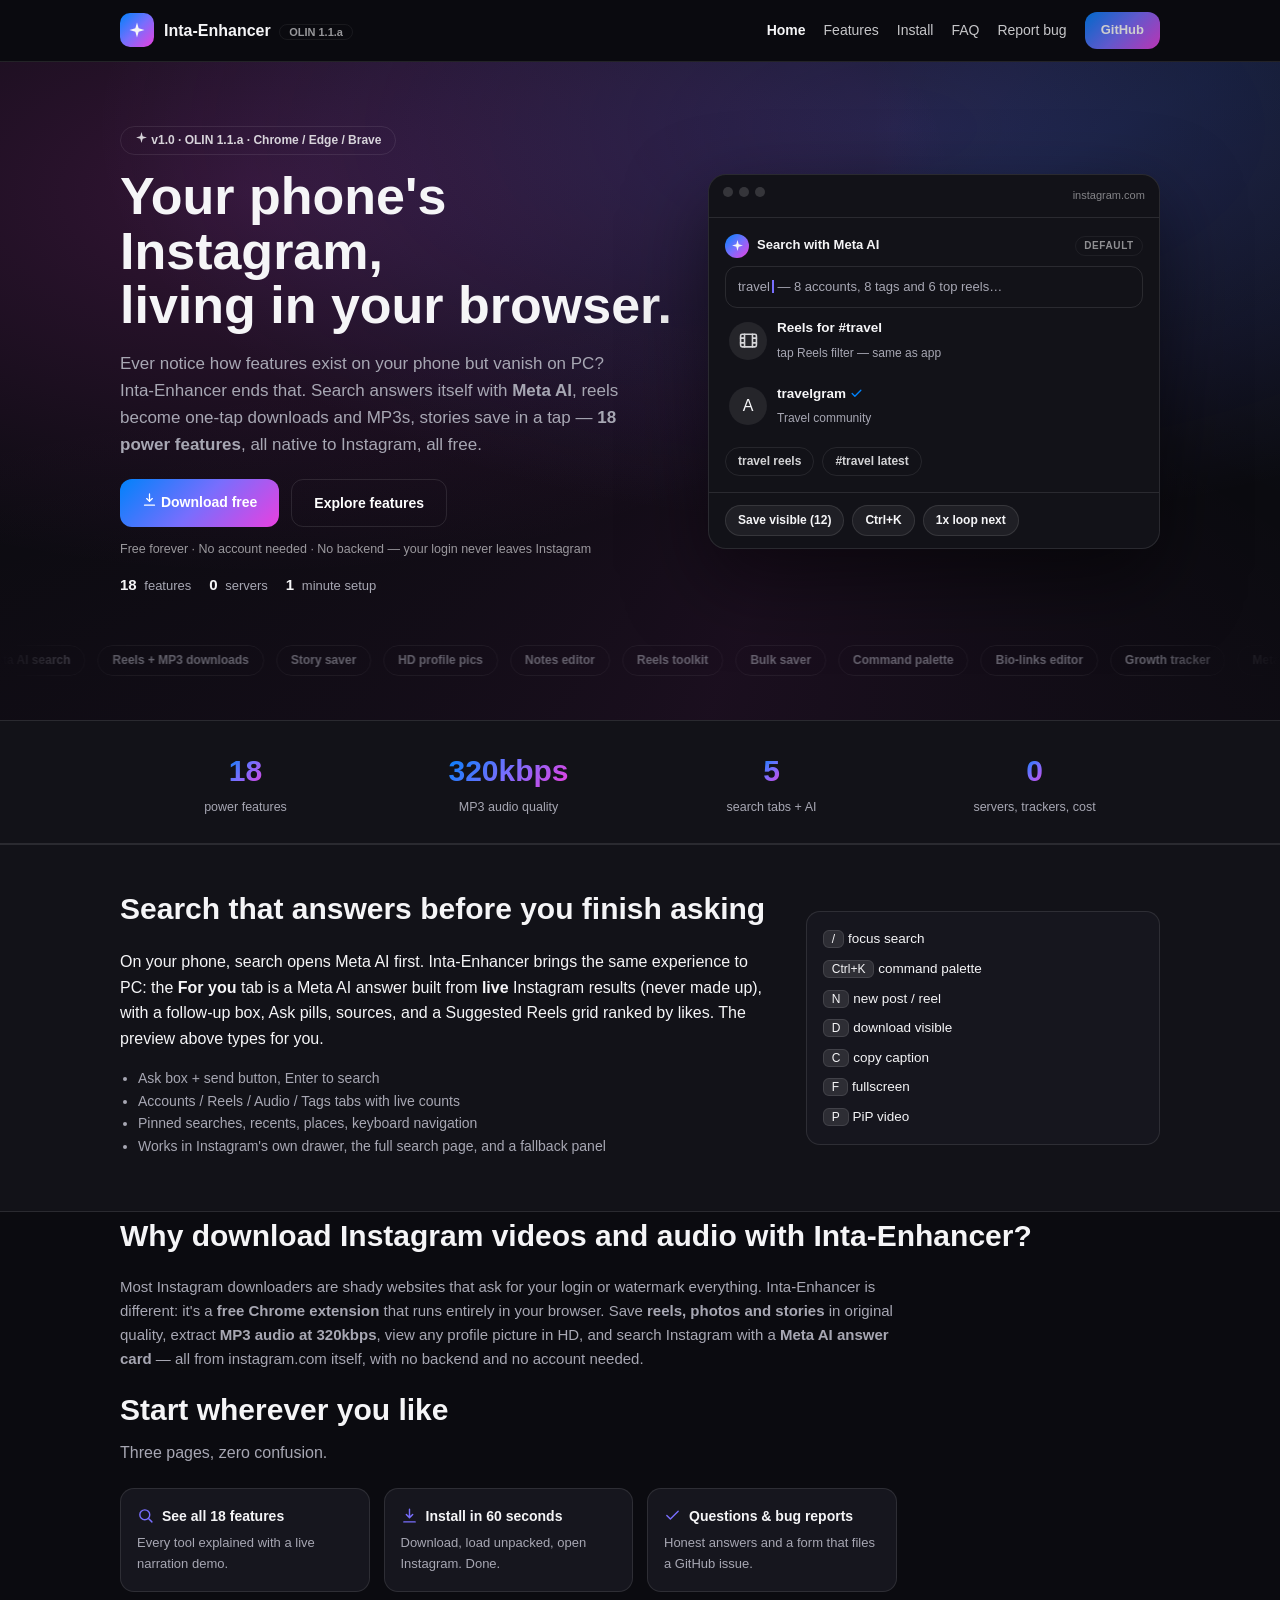
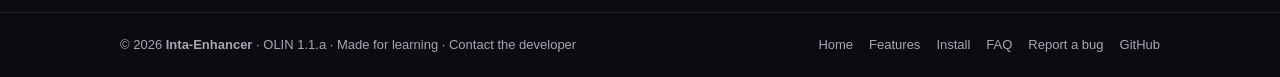
==== website/index.html @ 3cae14d1 "Website SEO: OG image, FAQ/HowTo schema, keyword copy, h1 fix" ====
<!DOCTYPE html>
<html lang="en">
<head>
<meta charset="utf-8" />
<meta name="viewport" content="width=device-width, initial-scale=1" />
<title>Inta-Enhancer — Mobile Instagram Features for PC Web</title>
<meta name="description" content="Inta-Enhancer is a free Chrome extension that brings mobile Instagram to your PC: Search with Meta AI, download reels & photos, extract 320kbps MP3 audio, story saver, HD profile pics, bio-links editor, Notes editor and more." />
<meta name="keywords" content="instagram chrome extension, instagram downloader, instagram reels download, instagram to mp3, instagram story saver, instagram search, meta ai search, instagram HD profile pic, instagram bio links desktop, instagram notes pc, download instagram video, instagram pc features, inta-enhancer" />
<meta name="robots" content="index, follow" />
<meta name="theme-color" content="#0b0b10" />
<link rel="canonical" href="https://insta-enhancer.vercel.app/" />
<link rel="icon" href="data:image/svg+xml,%3Csvg xmlns='http://www.w3.org/2000/svg' viewBox='0 0 24 24'%3E%3Cdefs%3E%3ClinearGradient id='g' x1='0' y1='0' x2='1' y2='1'%3E%3Cstop offset='0' stop-color='%230082FB'/%3E%3Cstop offset='.5' stop-color='%23786EFD'/%3E%3Cstop offset='1' stop-color='%23E940DF'/%3E%3C/linearGradient%3E%3C/defs%3E%3Crect width='24' height='24' rx='6' fill='url(%23g)'/%3E%3Cpath d='M12 5l1.6 5.4L19 12l-5.4 1.6L12 19l-1.6-5.4L5 12l5.4-1.6z' fill='white'/%3E%3C/svg%3E" />
<meta property="og:type" content="website" />
<meta property="og:site_name" content="Inta-Enhancer" />
<meta property="og:title" content="Inta-Enhancer — Mobile Instagram on Your PC" />
<meta property="og:description" content="Search with Meta AI, download reels & MP3 audio, story saver, HD pics, Notes editor and 18 power features. Free Chrome extension." />
<meta property="og:url" content="https://insta-enhancer.vercel.app/" />
<meta property="og:image" content="https://insta-enhancer.vercel.app/og-image.svg" />
<meta property="og:image:width" content="1200" />
<meta property="og:image:height" content="630" />
<meta name="twitter:card" content="summary_large_image" />
<meta name="twitter:image" content="https://insta-enhancer.vercel.app/og-image.svg" />
<meta name="twitter:title" content="Inta-Enhancer — Mobile Instagram on Your PC" />
<meta name="twitter:description" content="Free Chrome extension: Meta AI search, reels + MP3 downloads, story saver, HD pics, Notes editor & more." />
<link rel="stylesheet" href="styles.css" />
<script type="application/ld+json">
{"@context":"https://schema.org","@type":"SoftwareApplication","name":"Inta-Enhancer","applicationCategory":"BrowserApplication","operatingSystem":"Chrome, Edge, Brave","offers":{"@type":"Offer","price":"0"},"description":"Free Chrome extension bringing mobile Instagram features to PC web: Meta AI search, reels/photo downloads, 320kbps MP3 audio, story saver, HD profile pics, bio-links and Notes editors.","downloadUrl":"https://github.com/kabirprokk/insta-enhancer","softwareVersion":"1.0.0"}
</script>
</head>
<body>
<svg width="0" height="0" style="position:absolute" aria-hidden="true">
  <defs>
    <symbol id="w-spark" viewBox="0 0 24 24"><path d="M12 2l2.2 7.8L22 12l-7.8 2.2L12 22l-2.2-7.8L2 12l7.8-2.2z" fill="currentColor" stroke="none"/></symbol>
    <symbol id="w-download" viewBox="0 0 24 24"><path d="M12 3v12m0 0L7.5 10.5M12 15l4.5-4.5M4 21h16"/></symbol>
    <symbol id="w-film" viewBox="0 0 24 24"><rect x="2" y="4" width="20" height="16" rx="2"/><path d="M7 4v16M17 4v16M2 9h5M2 15h5M17 9h5M17 15h5"/></symbol>
    <symbol id="w-search" viewBox="0 0 24 24"><circle cx="11" cy="11" r="7"/><path d="M21 21l-4.3-4.3"/></symbol>
    <symbol id="w-check" viewBox="0 0 24 24"><polyline points="20 6 9 17 4 12"/></symbol>
  </defs>
</svg>
<header class="nav" id="topnav">
  <div class="wrap nav-in">
    <div class="brand"><a class="brand-link" href="index.html"><span class="logo"><svg><use href="#w-spark"/></svg></span><span>Inta-Enhancer <em>OLIN 1.1.a</em></span></a></div>
    <nav aria-label="Main" id="mainnav">
      <a href="index.html" aria-current="page">Home</a>
      <a href="features.html">Features</a>
      <a href="install.html">Install</a>
      <a href="faq.html">FAQ</a>
      <a href="bug.html">Report bug</a>
      <a class="btn small" href="https://github.com/kabirprokk/insta-enhancer" target="_blank" rel="noopener">GitHub</a>
    </nav>
    <button id="menuBtn" aria-label="Open menu" aria-expanded="false" aria-controls="mobilePanel"><span></span><span></span><span></span></button>
  </div>
  <div class="mobile-panel" id="mobilePanel" hidden>
    <a href="index.html">Home</a>
    <a href="features.html">Features</a>
    <a href="install.html">Install</a>
    <a href="faq.html">FAQ</a>
    <a href="bug.html">Report bug</a>
    <a href="https://github.com/kabirprokk/insta-enhancer" target="_blank" rel="noopener">GitHub</a>
  </div>
</header>

<main>
<section class="hero">
  <div class="wrap hero-in">
    <div class="hero-copy">
      <div class="pill"><svg class="pic"><use href="#w-spark"/></svg> v1.0 · OLIN 1.1.a · Chrome / Edge / Brave</div>
      <h1>Your phone's Instagram,<br />living in your browser.</h1>
      <p class="sub">Ever notice how features exist on your phone but vanish on PC? Inta-Enhancer ends that. Search answers itself with <b>Meta AI</b>, reels become one-tap downloads and MP3s, stories save in a tap — <b>18 power features</b>, all native to Instagram, all free.</p>
      <div class="cta">
        <a class="btn" href="https://github.com/kabirprokk/insta-enhancer/archive/refs/heads/main.zip"><svg class="pic"><use href="#w-download"/></svg> Download free</a>
        <a class="btn ghost" href="features.html">Explore features</a>
      </div>
      <div class="meta">Free forever · No account needed · No backend — your login never leaves Instagram</div>
      <div class="hero-proof"><span><b>18</b> features</span><span><b>0</b> servers</span><span><b>1</b> minute setup</span></div>
    </div>
    <div class="mock" id="mockTilt" aria-label="Live preview of Meta AI search inside Instagram">
      <div class="mock-bar"><span></span><span></span><span></span><em>instagram.com</em></div>
      <div class="mock-search">
        <div class="m-meta"><span class="m-logo"><svg><use href="#w-spark"/></svg></span> Search with Meta AI <em>default</em></div>
        <div class="m-answer"><span id="typedQuery">travel</span> — <span id="typedBody">8 accounts, 8 tags and 6 top reels…</span></div>
        <div class="m-row"><span class="m-ic"><svg><use href="#w-film"/></svg></span><div><b>Reels for #travel</b><small>tap Reels filter — same as app</small></div></div>
        <div class="m-row"><span class="m-ic">A</span><div><b>travelgram <svg class="ver"><use href="#w-check"/></svg></b><small>Travel community</small></div></div>
        <div class="m-pills"><span>travel reels</span><span>#travel latest</span></div>
      </div>
      <div class="mock-tags"><span>Save visible (12)</span><span>Ctrl+K</span><span>1x loop next</span></div>
    </div>
  </div>
  <div class="marquee" aria-hidden="true"><div class="marquee-track" id="marqueeTrack"></div></div>
</section>

<section class="stats band" aria-label="By the numbers">
  <div class="wrap stats-in">
    <div class="stat"><b><span class="count" data-count="18">0</span></b><small>power features</small></div>
    <div class="stat"><b><span class="count" data-count="320">0</span>kbps</b><small>MP3 audio quality</small></div>
    <div class="stat"><b><span class="count" data-count="5">0</span></b><small>search tabs + AI</small></div>
    <div class="stat"><b><span class="count" data-count="0">0</span></b><small>servers, trackers, cost</small></div>
  </div>
</section>

<section class="band" id="demo">
  <div class="wrap band-in">
    <div class="reveal">
      <h2>Search that answers before you finish asking</h2>
      <p>On your phone, search opens Meta AI first. Inta-Enhancer brings the same experience to PC: the <b>For you</b> tab is a Meta AI answer built from <b>live</b> Instagram results (never made up), with a follow-up box, Ask pills, sources, and a Suggested Reels grid ranked by likes. The preview above types for you.</p>
      <ul class="ticks">
        <li>Ask box + send button, Enter to search</li>
        <li>Accounts / Reels / Audio / Tags tabs with live counts</li>
        <li>Pinned searches, recents, places, keyboard navigation</li>
        <li>Works in Instagram's own drawer, the full search page, and a fallback panel</li>
      </ul>
    </div>
    <div class="keys reveal">
      <div><kbd>/</kbd> focus search</div>
      <div><kbd>Ctrl+K</kbd> command palette</div>
      <div><kbd>N</kbd> new post / reel</div>
      <div><kbd>D</kbd> download visible</div>
      <div><kbd>C</kbd> copy caption</div>
      <div><kbd>F</kbd> fullscreen</div>
      <div><kbd>P</kbd> PiP video</div>
    </div>
  </div>
</section>

<section class="wrap seo-copy">
  <h2 class="reveal">Why download Instagram videos and audio with Inta-Enhancer?</h2>
  <p class="reveal">Most Instagram downloaders are shady websites that ask for your login or watermark everything. Inta-Enhancer is different: it's a <b>free Chrome extension</b> that runs entirely in your browser. Save <b>reels, photos and stories</b> in original quality, extract <b>MP3 audio at 320kbps</b>, view any profile picture in HD, and search Instagram with a <b>Meta AI answer card</b> — all from instagram.com itself, with no backend and no account needed.</p>
</section>

<section class="wrap">
  <h2 class="reveal">Start wherever you like</h2>
  <p class="sec-sub reveal">Three pages, zero confusion.</p>
  <div class="grid">
    <a class="card" href="features.html"><b><svg class="fic"><use href="#w-search"/></svg> See all 18 features</b><p>Every tool explained with a live narration demo.</p></a>
    <a class="card" href="install.html"><b><svg class="fic"><use href="#w-download"/></svg> Install in 60 seconds</b><p>Download, load unpacked, open Instagram. Done.</p></a>
    <a class="card" href="faq.html"><b><svg class="fic"><use href="#w-check"/></svg> Questions &amp; bug reports</b><p>Honest answers and a form that files a GitHub issue.</p></a>
  </div>
</section>
</main>

<footer>
  <div class="wrap foot-in">
    <div>© <span id="yr">2026</span> <b>Inta-Enhancer</b> · OLIN 1.1.a · Made for learning · <a href="bug.html">Contact the developer</a></div>
    <div class="links"><a href="index.html">Home</a><a href="features.html">Features</a><a href="install.html">Install</a><a href="faq.html">FAQ</a><a href="bug.html">Report a bug</a><a href="https://github.com/kabirprokk/insta-enhancer" target="_blank" rel="noopener">GitHub</a></div>
  </div>
</footer>
<button id="toTop" aria-label="Back to top">↑</button>
<script src="script.js"></script>
</body>
</html>
---- website/styles.css ----
:root{
  --bg:#0b0b10; --bg2:#121218; --card:#16161e; --line:rgba(255,255,255,.1);
  --txt:#f5f5f7; --mut:#a7a7b3; --acc1:#0082FB; --acc2:#786EFD; --acc3:#E940DF;
  --grad:linear-gradient(135deg,var(--acc1),var(--acc2),var(--acc3));
}
*{box-sizing:border-box}
html,body{overflow-x:clip}
@supports not (overflow: clip) {
  html,body{overflow-x:hidden}
}
body{margin:0;font-family:-apple-system,"Segoe UI",Roboto,Inter,Arial,sans-serif;background:var(--bg);color:var(--txt);line-height:1.6}
.wrap{max-width:1080px;margin:0 auto;padding:0 20px}
a{color:inherit}
kbd{background:rgba(255,255,255,.1);border:1px solid var(--line);border-radius:6px;padding:1px 8px;font-size:12px;font-family:inherit}
code{background:rgba(255,255,255,.08);border-radius:6px;padding:1px 7px;font-size:12.5px}
.nav{position:sticky;top:0;z-index:50;background:rgba(11,11,16,.8);backdrop-filter:blur(12px);border-bottom:1px solid var(--line)}
.nav-in{display:flex;align-items:center;justify-content:space-between;padding:12px 20px}
.brand{display:flex;align-items:center;gap:10px;font-weight:800}
.brand-link{display:flex;align-items:center;gap:10px;color:inherit;text-decoration:none}
.brand-link:hover{opacity:.9}
.brand em{font-style:normal;font-size:11px;opacity:.6;border:1px solid var(--line);border-radius:20px;padding:1px 9px;margin-left:4px}
.logo{width:34px;height:34px;display:inline-flex;align-items:center;justify-content:center;border-radius:10px;background:var(--grad);font-size:18px}
.logo svg{width:18px;height:18px;fill:none;stroke:#fff;stroke-width:2;stroke-linecap:round;stroke-linejoin:round}
.btn{display:inline-flex;align-items:center;gap:8px;background:var(--grad);color:#fff;border:none;border-radius:12px;padding:12px 22px;font-weight:800;font-size:14px;text-decoration:none;cursor:pointer}
.btn svg.pic{width:15px;height:15px;fill:none;stroke:#fff;stroke-width:2;stroke-linecap:round;stroke-linejoin:round}
.btn.ghost svg.pic{stroke:currentColor}
.pill{display:inline-flex;align-items:center;gap:8px;font-size:12px;font-weight:700;border:1px solid var(--line);border-radius:20px;padding:4px 14px;opacity:.85;margin-bottom:14px}
.pill svg.pic{width:13px;height:13px;fill:none;stroke:currentColor;stroke-width:2;stroke-linecap:round;stroke-linejoin:round}
.nav nav{display:flex;gap:18px;align-items:center;font-size:14px}
.nav nav a{text-decoration:none;opacity:.8}.nav nav a:hover{opacity:1}
.nav nav a[aria-current="page"]{opacity:1;font-weight:700}
#menuBtn{display:none;flex-direction:column;gap:5px;background:transparent;border:1px solid var(--line);border-radius:8px;padding:9px 10px;cursor:pointer}
#menuBtn span{display:block;width:18px;height:2px;background:var(--txt);border-radius:1px;transition:transform .2s,opacity .2s}
#menuBtn[aria-expanded="true"] span:nth-child(1){transform:translateY(7px) rotate(45deg)}
#menuBtn[aria-expanded="true"] span:nth-child(2){opacity:0}
#menuBtn[aria-expanded="true"] span:nth-child(3){transform:translateY(-7px) rotate(-45deg)}
.mobile-panel{display:flex;flex-direction:column;gap:2px;padding:6px 20px 14px;border-top:1px solid var(--line)}
.mobile-panel[hidden]{display:none}
.mobile-panel a{text-decoration:none;padding:10px 4px;font-size:15px;font-weight:600;border-bottom:1px solid var(--line)}
.mobile-panel a:last-child{border-bottom:none}
@media(max-width:860px){
  .nav nav#mainnav{display:none}
  #menuBtn{display:flex}
}
.btn{display:inline-block;background:var(--grad);color:#fff;border:none;border-radius:12px;padding:12px 22px;font-weight:800;font-size:14px;text-decoration:none;cursor:pointer}
.btn.ghost{background:transparent;border:1px solid var(--line)}
.btn.small{padding:8px 16px;font-size:13px}
.hero{padding:64px 0 40px;background:radial-gradient(800px 400px at 70% 10%,rgba(120,110,253,.25),transparent),radial-gradient(700px 380px at 20% 20%,rgba(233,64,223,.18),transparent)}
.hero-in{display:grid;grid-template-columns:1.1fr .9fr;gap:36px;align-items:center}
.pill{display:inline-block;font-size:12px;font-weight:700;border:1px solid var(--line);border-radius:20px;padding:4px 14px;opacity:.85;margin-bottom:14px}
h1{font-size:52px;line-height:1.05;margin:0 0 12px}
.sub{color:var(--mut);font-size:17px;max-width:520px}
.cta{display:flex;gap:12px;margin:20px 0 12px;flex-wrap:wrap}
.meta{font-size:12.5px;opacity:.6}
.mock{background:var(--bg2);border:1px solid var(--line);border-radius:18px;overflow:hidden;box-shadow:0 30px 80px rgba(0,0,0,.5)}
.mock-bar{display:flex;gap:6px;padding:12px 14px;border-bottom:1px solid var(--line)}
.mock-bar span{width:10px;height:10px;border-radius:50%;background:rgba(255,255,255,.15)}
.mock-search{padding:16px}
.m-meta{display:flex;align-items:center;gap:8px;font-weight:800;font-size:13px;margin-bottom:8px}
.m-logo{width:24px;height:24px;border-radius:50%;background:var(--grad);display:inline-flex;align-items:center;justify-content:center;font-size:14px}
.m-meta em{font-style:normal;font-size:10px;text-transform:uppercase;letter-spacing:.06em;opacity:.55;border:1px solid var(--line);border-radius:20px;padding:1px 8px;margin-left:auto}
.m-answer{font-size:13px;color:var(--mut);border:1px solid var(--line);border-radius:12px;padding:10px 12px}
.m-answer b{color:var(--txt)}
.m-row{display:flex;gap:10px;align-items:center;padding:9px 4px}
.m-ic{width:38px;height:38px;border-radius:50%;background:rgba(255,255,255,.08);display:flex;align-items:center;justify-content:center;flex-shrink:0}
.m-row b{display:block;font-size:13.5px}.m-row small{color:var(--mut);font-size:12px}
.m-pills{display:flex;gap:8px;margin-top:8px;flex-wrap:wrap}
.m-pills span{font-size:12px;font-weight:700;border:1px solid var(--line);border-radius:16px;padding:4px 12px;opacity:.85}
.mock-tags{display:flex;gap:8px;padding:12px 16px;border-top:1px solid var(--line);flex-wrap:wrap}
.mock-tags span{font-size:12px;font-weight:700;background:rgba(255,255,255,.06);border:1px solid var(--line);border-radius:18px;padding:5px 12px}
section{padding:40px 0}
.page-head{padding-top:56px}
.page-head h1{font-size:42px;line-height:1.1;margin:0 0 10px}
.grid a.card{color:inherit;text-decoration:none}
.form-msg{font-size:13px;border-radius:10px;padding:10px 14px;margin:4px 0 0}
.form-msg.err{border:1px solid rgba(224,36,94,.6);background:rgba(224,36,94,.1);color:#ff8fb0}
.form-msg.ok{border:1px solid rgba(0,149,246,.6);background:rgba(0,149,246,.1);color:#7cc7ff}
.foot-in a{color:inherit}
.seo-copy p{max-width:780px;color:var(--mut);font-size:15px}
h2{font-size:30px;margin:0 0 6px}
.sec-sub{color:var(--mut);margin:0 0 22px}
.grid{display:grid;grid-template-columns:repeat(auto-fill,minmax(240px,1fr));gap:14px}
.card{background:var(--card);border:1px solid var(--line);border-radius:14px;padding:16px}
.card.hot{border:1px solid transparent;background:linear-gradient(var(--card),var(--card)) padding-box,var(--grad) border-box}
.card b{font-size:14px;display:flex;align-items:center;gap:8px}.card p{margin:6px 0 0;font-size:13px;color:var(--mut)}
.fic{width:17px;height:17px;flex:0 0 auto;fill:none;stroke:var(--acc2);stroke-width:2;stroke-linecap:round;stroke-linejoin:round}
.card.hot .fic{stroke:var(--acc3)}
.m-logo svg{width:13px;height:13px;fill:none;stroke:#fff;stroke-width:2;stroke-linecap:round;stroke-linejoin:round}
.m-ic svg{width:19px;height:19px;fill:none;stroke:currentColor;stroke-width:2;stroke-linecap:round;stroke-linejoin:round;opacity:.85}
.ver{width:13px;height:13px;fill:none;stroke:var(--acc1);stroke-width:2.5;stroke-linecap:round;stroke-linejoin:round;vertical-align:-2px}
.band{background:var(--bg2);border-top:1px solid var(--line);border-bottom:1px solid var(--line)}
.band-in{display:grid;grid-template-columns:1.3fr .7fr;gap:28px;align-items:center}
.ticks{padding-left:18px;color:var(--mut);font-size:14px}
.keys{display:grid;gap:8px;background:var(--card);border:1px solid var(--line);border-radius:14px;padding:16px;font-size:13.5px}
.steps{display:grid;gap:12px;margin-bottom:20px}
.step{display:flex;gap:14px;background:var(--card);border:1px solid var(--line);border-radius:14px;padding:16px}
.step span{width:30px;height:30px;flex:0 0 auto;border-radius:50%;background:var(--grad);display:flex;align-items:center;justify-content:center;font-weight:800}
.step p{margin:4px 0 0;color:var(--mut);font-size:13.5px}
.tiny{font-size:12.5px;opacity:.6}
.card input[type="text"], .card select, .card textarea {
  width: 100%; box-sizing: border-box;
  border: 1px solid var(--line); border-radius: 10px;
  background: rgba(255,255,255,.05); color: var(--txt);
  padding: 10px 12px; font-size: 13.5px; outline: none;
  font-family: inherit;
}
.card input:focus, .card select:focus, .card textarea:focus { border-color: var(--acc2); }
.card select option { background: var(--card); }
.faq{display:grid;gap:8px}
.q{background:var(--card);border:1px solid var(--line);color:var(--txt);border-radius:12px;padding:13px 16px;font-size:14px;font-weight:700;display:flex;justify-content:space-between;align-items:center;cursor:pointer;text-align:left;width:100%}
.a{display:none;background:transparent;border:1px dashed var(--line);border-radius:12px;padding:12px 16px;font-size:13.5px;color:var(--mut)}
.a.open{display:block}
footer{border-top:1px solid var(--line);padding:22px 0;margin-top:20px}
.foot-in{display:flex;justify-content:space-between;align-items:center;gap:12px;flex-wrap:wrap;font-size:13px;color:var(--mut)}
.foot-in .links{display:flex;gap:16px}
.foot-in a{text-decoration:none}
@media(max-width:860px){.hero-in,.band-in{grid-template-columns:1fr}h1{font-size:38px}.nav nav a:not(.btn){display:none}}

/* ---------- alive: motion, glow, reveal ---------- */
html{scroll-behavior:smooth}
.nav{transition:background .3s,box-shadow .3s}
.nav.scrolled{background:rgba(11,11,16,.94);box-shadow:0 8px 30px rgba(0,0,0,.4)}
.hero{position:relative;overflow:hidden}
.hero::before{content:"";position:absolute;inset:-40%;background:conic-gradient(from 0deg at 60% 40%,transparent 0deg,rgba(0,130,251,.07) 60deg,transparent 120deg,rgba(233,64,223,.07) 200deg,transparent 260deg);animation:spin 26s linear infinite;pointer-events:none}
@keyframes spin{to{transform:rotate(360deg)}}
.hero-in{position:relative}
.hero-proof{display:flex;gap:18px;margin-top:14px;font-size:13px;color:var(--mut)}
.hero-proof b{color:var(--txt);font-size:15px;margin-right:4px}
.mock{transition:transform .25s ease-out;transform-style:preserve-3d;will-change:transform}
.mock-bar em{margin-left:auto;font-style:normal;font-size:11px;opacity:.5}
.m-answer .caret{display:inline-block;width:2px;height:1em;background:var(--acc2);vertical-align:-2px;margin-left:2px;animation:blink 1s steps(1) infinite}
#typedQuery::after{content:"";display:inline-block;width:2px;height:.95em;background:var(--acc2);vertical-align:-2px;margin-left:2px;animation:blink 1s steps(1) infinite}
@keyframes blink{50%{opacity:0}}
.marquee{overflow:hidden;white-space:nowrap;margin-top:44px;opacity:.55;-webkit-mask-image:linear-gradient(90deg,transparent,#000 10%,#000 90%,transparent);mask-image:linear-gradient(90deg,transparent,#000 10%,#000 90%,transparent)}
.marquee-track{display:inline-flex;gap:12px;padding:4px 0;will-change:transform}
.marquee-track span{font-size:12px;font-weight:700;border:1px solid var(--line);border-radius:16px;padding:5px 14px;color:var(--mut)}
.stats{padding:26px 0}
.stats-in{display:grid;grid-template-columns:repeat(4,1fr);gap:12px;text-align:center}
.stat b{font-size:30px;background:var(--grad);-webkit-background-clip:text;background-clip:text;color:transparent}
.stat small{display:block;color:var(--mut);font-size:12.5px;margin-top:2px}
.reveal{opacity:0;transform:translateY(22px);transition:opacity .6s ease,transform .6s ease}
.reveal.in{opacity:1;transform:none}
.grid .card{transition:transform .25s,border-color .25s,box-shadow .25s;cursor:pointer}
.grid .card:hover{transform:translateY(-4px);border-color:rgba(120,110,253,.55);box-shadow:0 14px 40px rgba(0,0,0,.45)}
.grid .card.picked{border-color:transparent;background:linear-gradient(var(--card),var(--card)) padding-box,var(--grad) border-box}
.demo-bar{display:flex;align-items:center;gap:10px;margin-top:16px;background:var(--card);border:1px solid var(--line);border-radius:12px;padding:12px 16px;font-size:13.5px;color:var(--mut);min-height:48px}
.demo-dot{width:9px;height:9px;border-radius:50%;background:var(--grad);flex:0 0 auto;animation:pulse 2s infinite}
@keyframes pulse{50%{opacity:.35}}
.btn{transition:transform .15s,box-shadow .15s,background .15s}
.btn:hover{transform:translateY(-1px);box-shadow:0 10px 26px rgba(120,110,253,.35)}
#toTop{position:fixed;right:20px;bottom:20px;width:42px;height:42px;border-radius:50%;border:1px solid var(--line);background:var(--card);color:var(--txt);font-size:18px;cursor:pointer;opacity:0;pointer-events:none;transition:opacity .3s;z-index:60}
#toTop.show{opacity:1;pointer-events:auto}
@media(max-width:860px){.stats-in{grid-template-columns:repeat(2,1fr)}}
@media(prefers-reduced-motion:reduce){
  *,*::before,*::after{animation-duration:.01ms !important;transition-duration:.01ms !important}
  html{scroll-behavior:auto}.reveal{opacity:1;transform:none}
}
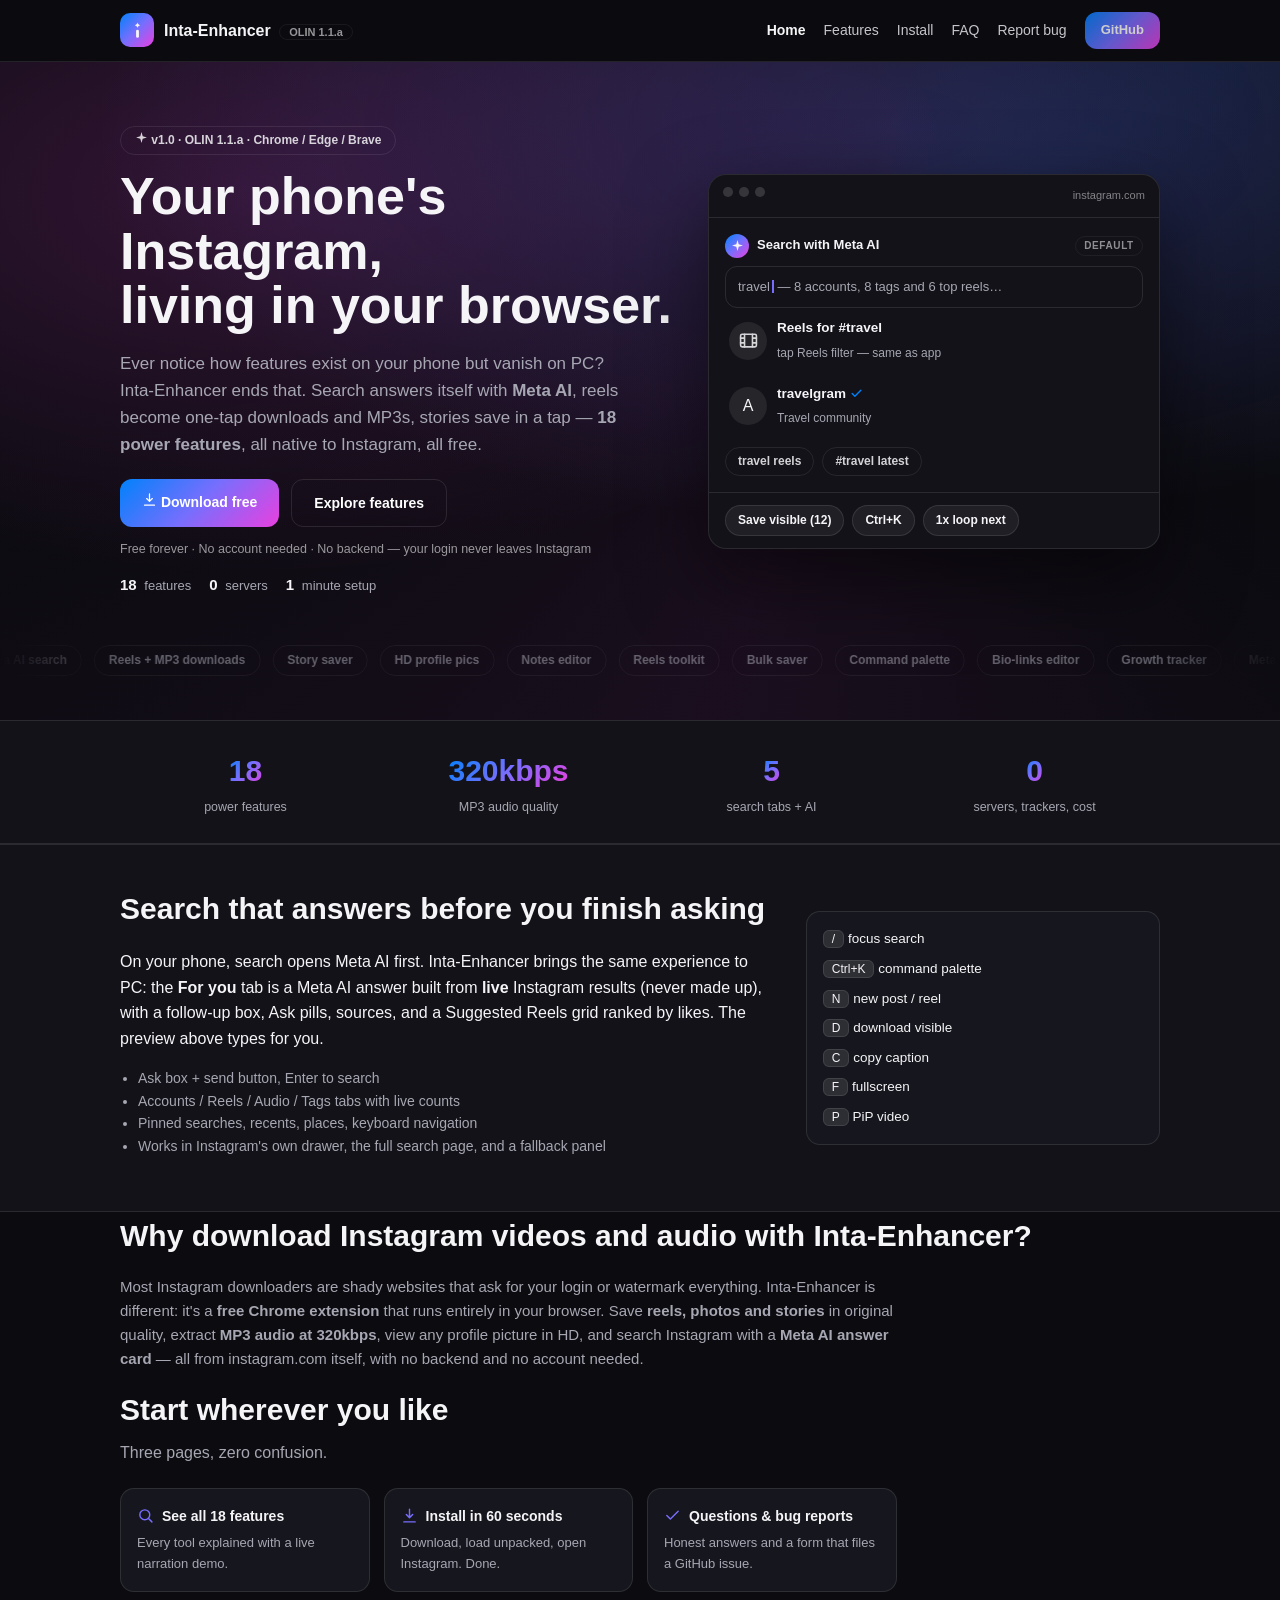
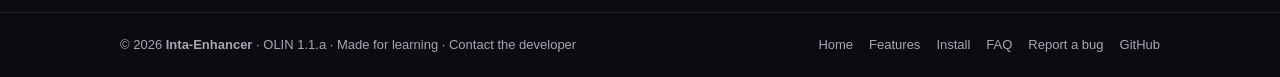
==== commit eee02a20: "Site: new i-spark logo everywhere + Google verification tag" ====
--- a/website/index.html
+++ b/website/index.html
@@ -2,6 +2,7 @@
 <html lang="en">
 <head>
 <meta charset="utf-8" />
+<meta name="google-site-verification" content="nz_AqSul1FjgcGLhtazkAg4_x7tTgz6fA5hf9y8XYIE" />
 <meta name="viewport" content="width=device-width, initial-scale=1" />
 <title>Inta-Enhancer — Mobile Instagram Features for PC Web</title>
 <meta name="description" content="Inta-Enhancer is a free Chrome extension that brings mobile Instagram to your PC: Search with Meta AI, download reels & photos, extract 320kbps MP3 audio, story saver, HD profile pics, bio-links editor, Notes editor and more." />
@@ -9,7 +10,7 @@
 <meta name="robots" content="index, follow" />
 <meta name="theme-color" content="#0b0b10" />
 <link rel="canonical" href="https://insta-enhancer.vercel.app/" />
-<link rel="icon" href="data:image/svg+xml,%3Csvg xmlns='http://www.w3.org/2000/svg' viewBox='0 0 24 24'%3E%3Cdefs%3E%3ClinearGradient id='g' x1='0' y1='0' x2='1' y2='1'%3E%3Cstop offset='0' stop-color='%230082FB'/%3E%3Cstop offset='.5' stop-color='%23786EFD'/%3E%3Cstop offset='1' stop-color='%23E940DF'/%3E%3C/linearGradient%3E%3C/defs%3E%3Crect width='24' height='24' rx='6' fill='url(%23g)'/%3E%3Cpath d='M12 5l1.6 5.4L19 12l-5.4 1.6L12 19l-1.6-5.4L5 12l5.4-1.6z' fill='white'/%3E%3C/svg%3E" />
+<link rel="icon" href="data:image/svg+xml,%3Csvg xmlns='http://www.w3.org/2000/svg' viewBox='0 0 24 24'%3E%3Cdefs%3E%3ClinearGradient id='g' x1='0' y1='0' x2='1' y2='1'%3E%3Cstop offset='0' stop-color='%230082FB'/%3E%3Cstop offset='.5' stop-color='%23786EFD'/%3E%3Cstop offset='1' stop-color='%23E940DF'/%3E%3C/linearGradient%3E%3C/defs%3E%3Crect width='24' height='24' rx='6' fill='url(%23g)'/%3E%3Cpath d='M12 1.8c.55 2.1 1.35 2.9 3.45 3.45-2.1.55-2.9 1.35-3.45 3.45-.55-2.1-1.35-2.9-3.45-3.45 2.1-.55 2.9-1.35 3.45-3.45z' fill='white'/%3E%3Crect x='10.2' y='11' width='3.6' height='10.3' rx='1.8' fill='white'/%3E%3C/svg%3E" />
 <meta property="og:type" content="website" />
 <meta property="og:site_name" content="Inta-Enhancer" />
 <meta property="og:title" content="Inta-Enhancer — Mobile Instagram on Your PC" />
@@ -31,6 +32,7 @@
 <svg width="0" height="0" style="position:absolute" aria-hidden="true">
   <defs>
     <symbol id="w-spark" viewBox="0 0 24 24"><path d="M12 2l2.2 7.8L22 12l-7.8 2.2L12 22l-2.2-7.8L2 12l7.8-2.2z" fill="currentColor" stroke="none"/></symbol>
+    <symbol id="w-mark" viewBox="0 0 24 24"><path d="M12 1.8c.55 2.1 1.35 2.9 3.45 3.45-2.1.55-2.9 1.35-3.45 3.45-.55-2.1-1.35-2.9-3.45-3.45 2.1-.55 2.9-1.35 3.45-3.45z" fill="currentColor" stroke="none"/><rect x="10.2" y="11" width="3.6" height="10.3" rx="1.8" fill="currentColor" stroke="none"/></symbol>
     <symbol id="w-download" viewBox="0 0 24 24"><path d="M12 3v12m0 0L7.5 10.5M12 15l4.5-4.5M4 21h16"/></symbol>
     <symbol id="w-film" viewBox="0 0 24 24"><rect x="2" y="4" width="20" height="16" rx="2"/><path d="M7 4v16M17 4v16M2 9h5M2 15h5M17 9h5M17 15h5"/></symbol>
     <symbol id="w-search" viewBox="0 0 24 24"><circle cx="11" cy="11" r="7"/><path d="M21 21l-4.3-4.3"/></symbol>
@@ -39,7 +41,7 @@
 </svg>
 <header class="nav" id="topnav">
   <div class="wrap nav-in">
-    <div class="brand"><a class="brand-link" href="index.html"><span class="logo"><svg><use href="#w-spark"/></svg></span><span>Inta-Enhancer <em>OLIN 1.1.a</em></span></a></div>
+    <div class="brand"><a class="brand-link" href="index.html"><span class="logo"><svg><use href="#w-mark"/></svg></span><span>Inta-Enhancer <em>OLIN 1.1.a</em></span></a></div>
     <nav aria-label="Main" id="mainnav">
       <a href="index.html" aria-current="page">Home</a>
       <a href="features.html">Features</a>
--- a/website/styles.css
+++ b/website/styles.css
@@ -20,7 +20,7 @@
 .brand-link:hover{opacity:.9}
 .brand em{font-style:normal;font-size:11px;opacity:.6;border:1px solid var(--line);border-radius:20px;padding:1px 9px;margin-left:4px}
 .logo{width:34px;height:34px;display:inline-flex;align-items:center;justify-content:center;border-radius:10px;background:var(--grad);font-size:18px}
-.logo svg{width:18px;height:18px;fill:none;stroke:#fff;stroke-width:2;stroke-linecap:round;stroke-linejoin:round}
+.logo svg{width:19px;height:19px;fill:#fff;stroke:none}
 .btn{display:inline-flex;align-items:center;gap:8px;background:var(--grad);color:#fff;border:none;border-radius:12px;padding:12px 22px;font-weight:800;font-size:14px;text-decoration:none;cursor:pointer}
 .btn svg.pic{width:15px;height:15px;fill:none;stroke:#fff;stroke-width:2;stroke-linecap:round;stroke-linejoin:round}
 .btn.ghost svg.pic{stroke:currentColor}
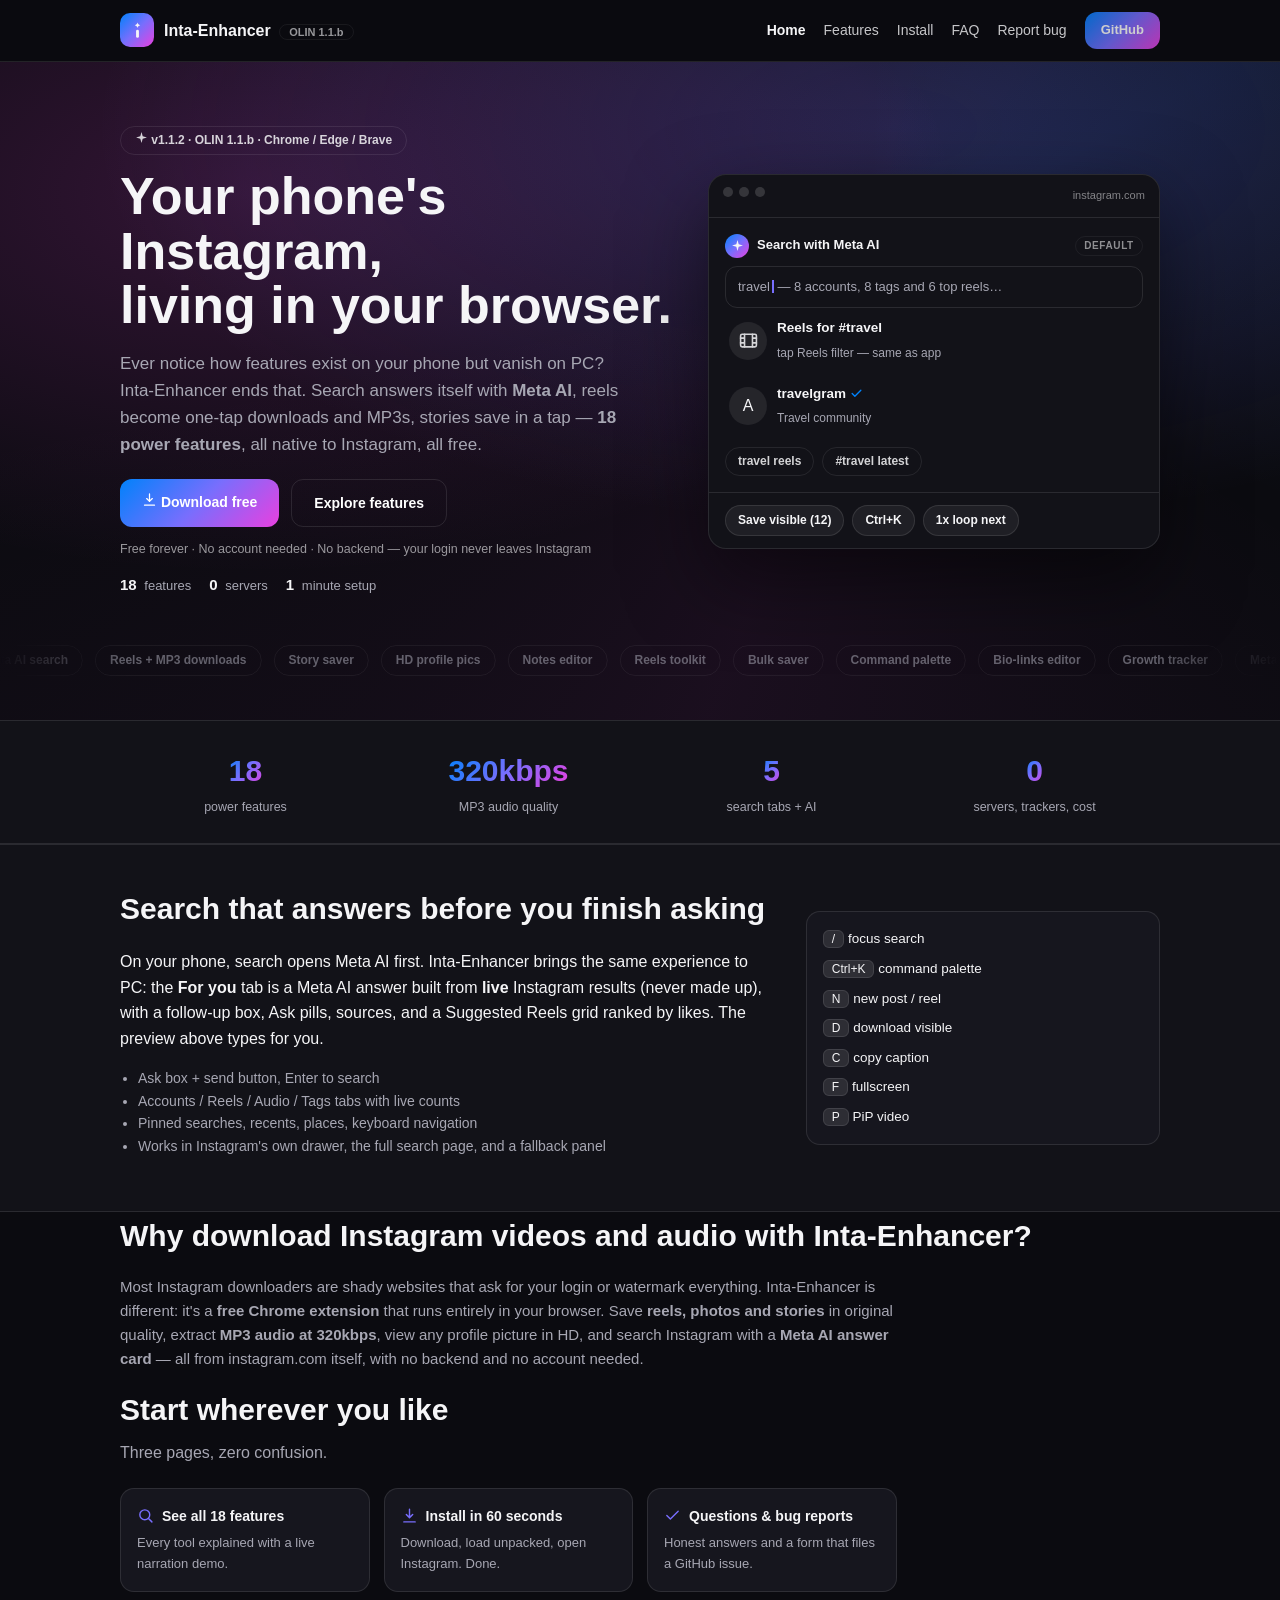
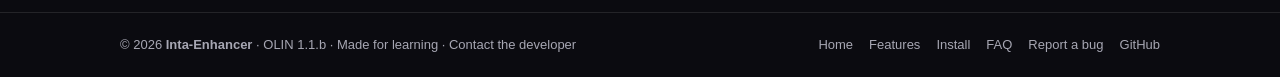
==== commit b4aa8bdd: "Mobile-view hardening + versions reset to 1.1.2 OLIN 1.1.b" ====
--- a/website/index.html
+++ b/website/index.html
@@ -25,7 +25,7 @@
 <meta name="twitter:description" content="Free Chrome extension: Meta AI search, reels + MP3 downloads, story saver, HD pics, Notes editor & more." />
 <link rel="stylesheet" href="styles.css" />
 <script type="application/ld+json">
-{"@context":"https://schema.org","@type":"SoftwareApplication","name":"Inta-Enhancer","applicationCategory":"BrowserApplication","operatingSystem":"Chrome, Edge, Brave","offers":{"@type":"Offer","price":"0"},"description":"Free Chrome extension bringing mobile Instagram features to PC web: Meta AI search, reels/photo downloads, 320kbps MP3 audio, story saver, HD profile pics, bio-links and Notes editors.","downloadUrl":"https://github.com/kabirprokk/insta-enhancer","softwareVersion":"1.0.0"}
+{"@context":"https://schema.org","@type":"SoftwareApplication","name":"Inta-Enhancer","applicationCategory":"BrowserApplication","operatingSystem":"Chrome, Edge, Brave","offers":{"@type":"Offer","price":"0"},"description":"Free Chrome extension bringing mobile Instagram features to PC web: Meta AI search, reels/photo downloads, 320kbps MP3 audio, story saver, HD profile pics, bio-links and Notes editors.","downloadUrl":"https://github.com/kabirprokk/insta-enhancer","softwareVersion":"1.1.2"}
 </script>
 </head>
 <body>
@@ -41,7 +41,7 @@
 </svg>
 <header class="nav" id="topnav">
   <div class="wrap nav-in">
-    <div class="brand"><a class="brand-link" href="index.html"><span class="logo"><svg><use href="#w-mark"/></svg></span><span>Inta-Enhancer <em>OLIN 1.1.a</em></span></a></div>
+    <div class="brand"><a class="brand-link" href="index.html"><span class="logo"><svg><use href="#w-mark"/></svg></span><span>Inta-Enhancer <em>OLIN 1.1.b</em></span></a></div>
     <nav aria-label="Main" id="mainnav">
       <a href="index.html" aria-current="page">Home</a>
       <a href="features.html">Features</a>
@@ -66,7 +66,7 @@
 <section class="hero">
   <div class="wrap hero-in">
     <div class="hero-copy">
-      <div class="pill"><svg class="pic"><use href="#w-spark"/></svg> v1.0 · OLIN 1.1.a · Chrome / Edge / Brave</div>
+      <div class="pill"><svg class="pic"><use href="#w-spark"/></svg> v1.1.2 · OLIN 1.1.b · Chrome / Edge / Brave</div>
       <h1>Your phone's Instagram,<br />living in your browser.</h1>
       <p class="sub">Ever notice how features exist on your phone but vanish on PC? Inta-Enhancer ends that. Search answers itself with <b>Meta AI</b>, reels become one-tap downloads and MP3s, stories save in a tap — <b>18 power features</b>, all native to Instagram, all free.</p>
       <div class="cta">
@@ -142,7 +142,7 @@
 
 <footer>
   <div class="wrap foot-in">
-    <div>© <span id="yr">2026</span> <b>Inta-Enhancer</b> · OLIN 1.1.a · Made for learning · <a href="bug.html">Contact the developer</a></div>
+    <div>© <span id="yr">2026</span> <b>Inta-Enhancer</b> · OLIN 1.1.b · Made for learning · <a href="bug.html">Contact the developer</a></div>
     <div class="links"><a href="index.html">Home</a><a href="features.html">Features</a><a href="install.html">Install</a><a href="faq.html">FAQ</a><a href="bug.html">Report a bug</a><a href="https://github.com/kabirprokk/insta-enhancer" target="_blank" rel="noopener">GitHub</a></div>
   </div>
 </footer>
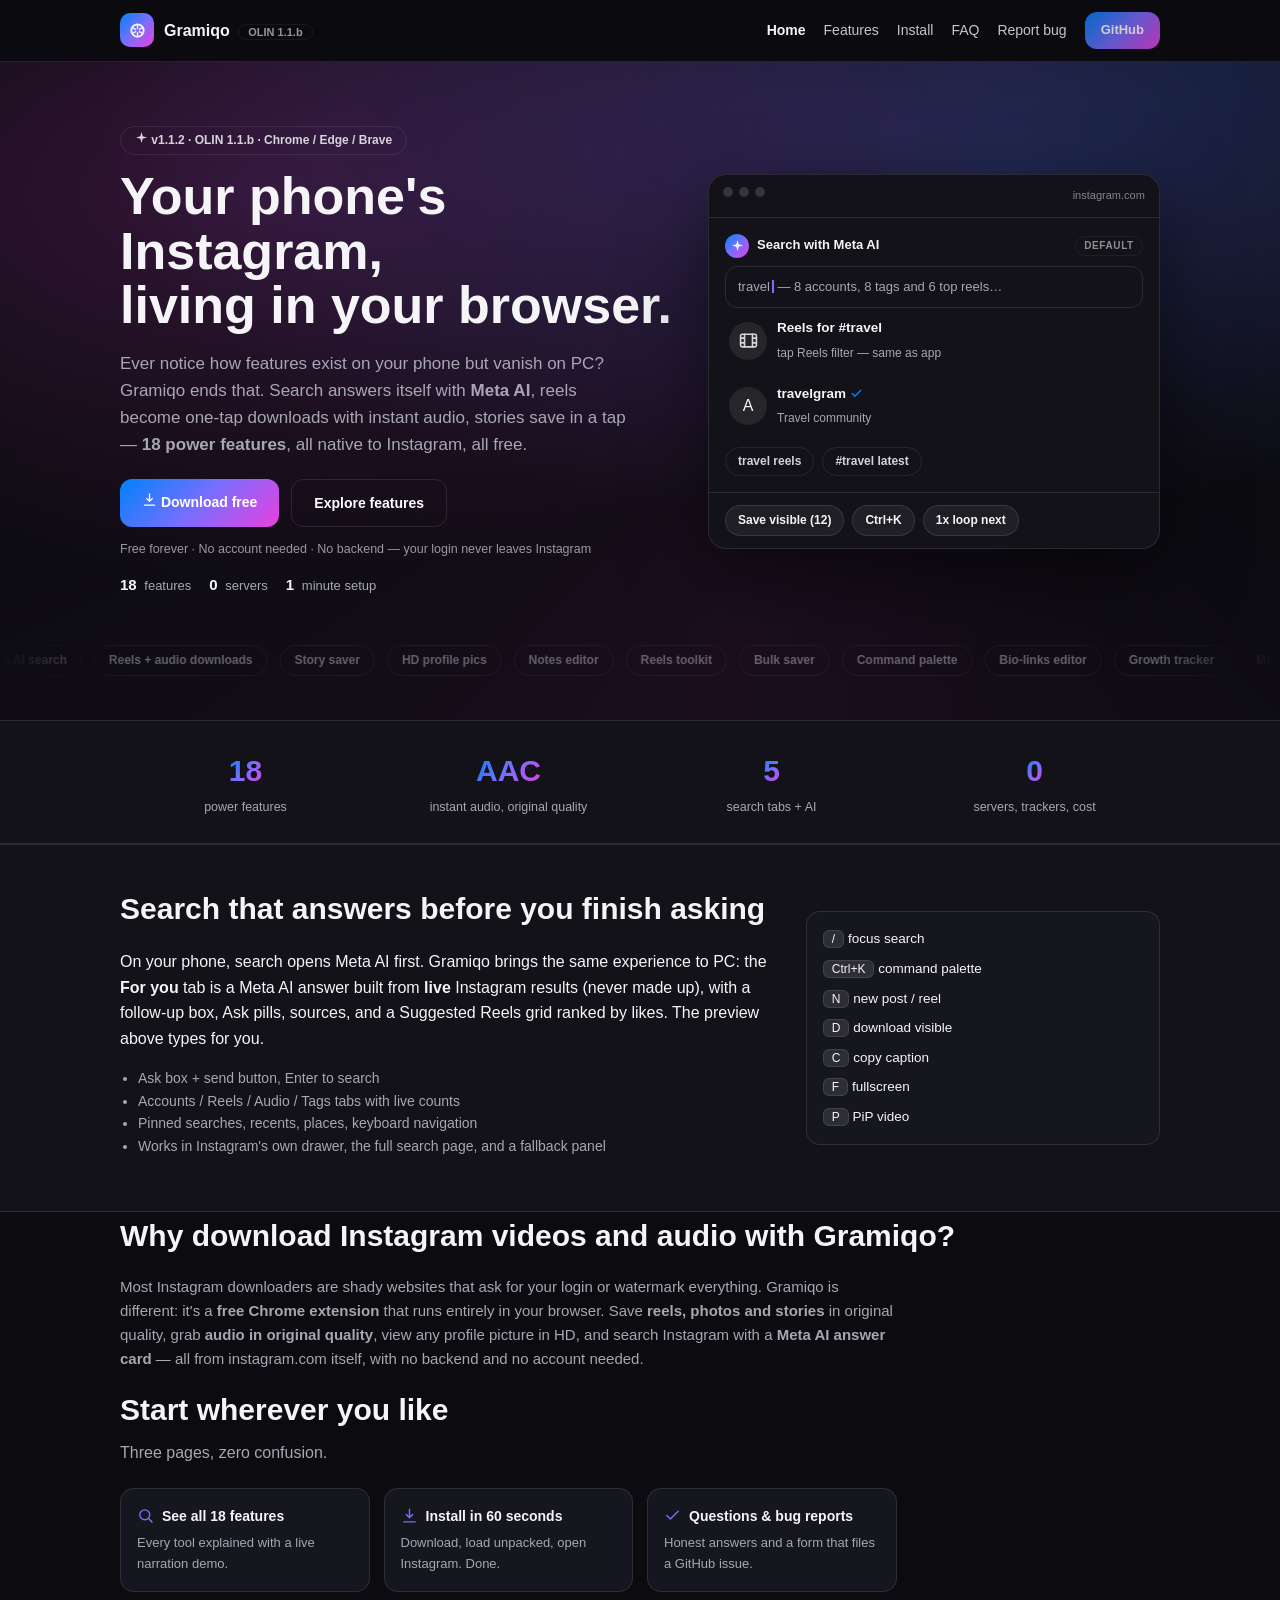
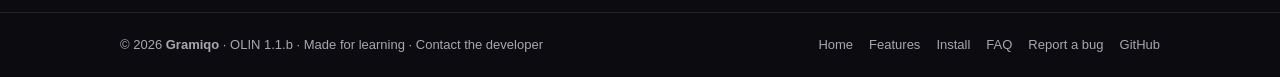
==== commit fa4bd474: "Gramiqo rebrand + instant on-device audio + aperture logo (1.1.2 / OLIN 1.1.b unchanged)" ====
--- a/website/index.html
+++ b/website/index.html
@@ -4,35 +4,35 @@
 <meta charset="utf-8" />
 <meta name="google-site-verification" content="nz_AqSul1FjgcGLhtazkAg4_x7tTgz6fA5hf9y8XYIE" />
 <meta name="viewport" content="width=device-width, initial-scale=1" />
-<title>Inta-Enhancer — Mobile Instagram Features for PC Web</title>
-<meta name="description" content="Inta-Enhancer is a free Chrome extension that brings mobile Instagram to your PC: Search with Meta AI, download reels & photos, extract 320kbps MP3 audio, story saver, HD profile pics, bio-links editor, Notes editor and more." />
-<meta name="keywords" content="instagram chrome extension, instagram downloader, instagram reels download, instagram to mp3, instagram story saver, instagram search, meta ai search, instagram HD profile pic, instagram bio links desktop, instagram notes pc, download instagram video, instagram pc features, inta-enhancer" />
+<title>Gramiqo — Mobile Instagram Features for PC Web</title>
+<meta name="description" content="Gramiqo is a free Chrome extension that brings mobile Instagram to your PC: Search with Meta AI, download reels & photos, one-tap audio extraction, story saver, HD profile pics, bio-links editor, Notes editor and more." />
+<meta name="keywords" content="instagram chrome extension, instagram downloader, instagram reels download, instagram audio download, instagram story saver, instagram search, meta ai search, instagram HD profile pic, instagram bio links desktop, instagram notes pc, download instagram video, instagram pc features, gramiqo" />
 <meta name="robots" content="index, follow" />
 <meta name="theme-color" content="#0b0b10" />
-<link rel="canonical" href="https://insta-enhancer.vercel.app/" />
-<link rel="icon" href="data:image/svg+xml,%3Csvg xmlns='http://www.w3.org/2000/svg' viewBox='0 0 24 24'%3E%3Cdefs%3E%3ClinearGradient id='g' x1='0' y1='0' x2='1' y2='1'%3E%3Cstop offset='0' stop-color='%230082FB'/%3E%3Cstop offset='.5' stop-color='%23786EFD'/%3E%3Cstop offset='1' stop-color='%23E940DF'/%3E%3C/linearGradient%3E%3C/defs%3E%3Crect width='24' height='24' rx='6' fill='url(%23g)'/%3E%3Cpath d='M12 1.8c.55 2.1 1.35 2.9 3.45 3.45-2.1.55-2.9 1.35-3.45 3.45-.55-2.1-1.35-2.9-3.45-3.45 2.1-.55 2.9-1.35 3.45-3.45z' fill='white'/%3E%3Crect x='10.2' y='11' width='3.6' height='10.3' rx='1.8' fill='white'/%3E%3C/svg%3E" />
+<link rel="canonical" href="https://gramiqo.vercel.app/" />
+<link rel="icon" href="data:image/svg+xml,%3Csvg xmlns='http://www.w3.org/2000/svg' viewBox='0 0 24 24'%3E%3Cdefs%3E%3ClinearGradient id='g' x1='0' y1='0' x2='1' y2='1'%3E%3Cstop offset='0' stop-color='%230082FB'/%3E%3Cstop offset='.5' stop-color='%23786EFD'/%3E%3Cstop offset='1' stop-color='%23E940DF'/%3E%3C/linearGradient%3E%3C/defs%3E%3Crect width='24' height='24' rx='6' fill='url(%23g)'/%3E%3Cg fill='none' stroke='white' stroke-width='2' stroke-linecap='round'%3E%3Ccircle cx='12' cy='12' r='8'/%3E%3Cpath d='M12 4.5v3M12 16.5v3M4.5 12h3M16.5 12h3'/%3E%3C/g%3E%3C/svg%3E" />
 <meta property="og:type" content="website" />
-<meta property="og:site_name" content="Inta-Enhancer" />
-<meta property="og:title" content="Inta-Enhancer — Mobile Instagram on Your PC" />
-<meta property="og:description" content="Search with Meta AI, download reels & MP3 audio, story saver, HD pics, Notes editor and 18 power features. Free Chrome extension." />
-<meta property="og:url" content="https://insta-enhancer.vercel.app/" />
-<meta property="og:image" content="https://insta-enhancer.vercel.app/og-image.svg" />
+<meta property="og:site_name" content="Gramiqo" />
+<meta property="og:title" content="Gramiqo — Mobile Instagram on Your PC" />
+<meta property="og:description" content="Search with Meta AI, download reels & audio, story saver, HD pics, Notes editor and 18 power features. Free Chrome extension." />
+<meta property="og:url" content="https://gramiqo.vercel.app/" />
+<meta property="og:image" content="https://gramiqo.vercel.app/og-image.svg" />
 <meta property="og:image:width" content="1200" />
 <meta property="og:image:height" content="630" />
 <meta name="twitter:card" content="summary_large_image" />
-<meta name="twitter:image" content="https://insta-enhancer.vercel.app/og-image.svg" />
-<meta name="twitter:title" content="Inta-Enhancer — Mobile Instagram on Your PC" />
-<meta name="twitter:description" content="Free Chrome extension: Meta AI search, reels + MP3 downloads, story saver, HD pics, Notes editor & more." />
+<meta name="twitter:image" content="https://gramiqo.vercel.app/og-image.svg" />
+<meta name="twitter:title" content="Gramiqo — Mobile Instagram on Your PC" />
+<meta name="twitter:description" content="Free Chrome extension: Meta AI search, reels + audio downloads, story saver, HD pics, Notes editor & more." />
 <link rel="stylesheet" href="styles.css" />
 <script type="application/ld+json">
-{"@context":"https://schema.org","@type":"SoftwareApplication","name":"Inta-Enhancer","applicationCategory":"BrowserApplication","operatingSystem":"Chrome, Edge, Brave","offers":{"@type":"Offer","price":"0"},"description":"Free Chrome extension bringing mobile Instagram features to PC web: Meta AI search, reels/photo downloads, 320kbps MP3 audio, story saver, HD profile pics, bio-links and Notes editors.","downloadUrl":"https://github.com/kabirprokk/insta-enhancer","softwareVersion":"1.1.2"}
+{"@context":"https://schema.org","@type":"SoftwareApplication","name":"Gramiqo","applicationCategory":"BrowserApplication","operatingSystem":"Chrome, Edge, Brave","offers":{"@type":"Offer","price":"0"},"description":"Free Chrome extension bringing mobile Instagram features to PC web: Meta AI search, reels/photo downloads, one-tap audio extraction, story saver, HD profile pics, bio-links and Notes editors.","downloadUrl":"https://github.com/kabirprokk/Gramiqo","softwareVersion":"1.1.2"}
 </script>
 </head>
 <body>
 <svg width="0" height="0" style="position:absolute" aria-hidden="true">
   <defs>
     <symbol id="w-spark" viewBox="0 0 24 24"><path d="M12 2l2.2 7.8L22 12l-7.8 2.2L12 22l-2.2-7.8L2 12l7.8-2.2z" fill="currentColor" stroke="none"/></symbol>
-    <symbol id="w-mark" viewBox="0 0 24 24"><path d="M12 1.8c.55 2.1 1.35 2.9 3.45 3.45-2.1.55-2.9 1.35-3.45 3.45-.55-2.1-1.35-2.9-3.45-3.45 2.1-.55 2.9-1.35 3.45-3.45z" fill="currentColor" stroke="none"/><rect x="10.2" y="11" width="3.6" height="10.3" rx="1.8" fill="currentColor" stroke="none"/></symbol>
+    <symbol id="w-mark" viewBox="0 0 24 24"><path fill-rule="evenodd" d="M3 12a9 9 0 1 0 18 0 9 9 0 0 0-18 0zm9-6.6a6.6 6.6 0 1 0 0 13.2 6.6 6.6 0 0 0 0-13.2z" fill="currentColor" stroke="none"/><g fill="currentColor" stroke="none"><rect x="11.1" y="5.2" width="1.8" height="5" rx="0.9"/><rect x="11.1" y="5.2" width="1.8" height="5" rx="0.9" transform="rotate(60 12 12)"/><rect x="11.1" y="5.2" width="1.8" height="5" rx="0.9" transform="rotate(120 12 12)"/><rect x="11.1" y="5.2" width="1.8" height="5" rx="0.9" transform="rotate(180 12 12)"/><rect x="11.1" y="5.2" width="1.8" height="5" rx="0.9" transform="rotate(240 12 12)"/><rect x="11.1" y="5.2" width="1.8" height="5" rx="0.9" transform="rotate(300 12 12)"/></g></symbol>
     <symbol id="w-download" viewBox="0 0 24 24"><path d="M12 3v12m0 0L7.5 10.5M12 15l4.5-4.5M4 21h16"/></symbol>
     <symbol id="w-film" viewBox="0 0 24 24"><rect x="2" y="4" width="20" height="16" rx="2"/><path d="M7 4v16M17 4v16M2 9h5M2 15h5M17 9h5M17 15h5"/></symbol>
     <symbol id="w-search" viewBox="0 0 24 24"><circle cx="11" cy="11" r="7"/><path d="M21 21l-4.3-4.3"/></symbol>
@@ -41,14 +41,14 @@
 </svg>
 <header class="nav" id="topnav">
   <div class="wrap nav-in">
-    <div class="brand"><a class="brand-link" href="index.html"><span class="logo"><svg><use href="#w-mark"/></svg></span><span>Inta-Enhancer <em>OLIN 1.1.b</em></span></a></div>
+    <div class="brand"><a class="brand-link" href="index.html"><span class="logo"><svg><use href="#w-mark"/></svg></span><span>Gramiqo <em>OLIN 1.1.b</em></span></a></div>
     <nav aria-label="Main" id="mainnav">
       <a href="index.html" aria-current="page">Home</a>
       <a href="features.html">Features</a>
       <a href="install.html">Install</a>
       <a href="faq.html">FAQ</a>
       <a href="bug.html">Report bug</a>
-      <a class="btn small" href="https://github.com/kabirprokk/insta-enhancer" target="_blank" rel="noopener">GitHub</a>
+      <a class="btn small" href="https://github.com/kabirprokk/Gramiqo" target="_blank" rel="noopener">GitHub</a>
     </nav>
     <button id="menuBtn" aria-label="Open menu" aria-expanded="false" aria-controls="mobilePanel"><span></span><span></span><span></span></button>
   </div>
@@ -58,7 +58,7 @@
     <a href="install.html">Install</a>
     <a href="faq.html">FAQ</a>
     <a href="bug.html">Report bug</a>
-    <a href="https://github.com/kabirprokk/insta-enhancer" target="_blank" rel="noopener">GitHub</a>
+    <a href="https://github.com/kabirprokk/Gramiqo" target="_blank" rel="noopener">GitHub</a>
   </div>
 </header>
 
@@ -68,9 +68,9 @@
     <div class="hero-copy">
       <div class="pill"><svg class="pic"><use href="#w-spark"/></svg> v1.1.2 · OLIN 1.1.b · Chrome / Edge / Brave</div>
       <h1>Your phone's Instagram,<br />living in your browser.</h1>
-      <p class="sub">Ever notice how features exist on your phone but vanish on PC? Inta-Enhancer ends that. Search answers itself with <b>Meta AI</b>, reels become one-tap downloads and MP3s, stories save in a tap — <b>18 power features</b>, all native to Instagram, all free.</p>
+      <p class="sub">Ever notice how features exist on your phone but vanish on PC? Gramiqo ends that. Search answers itself with <b>Meta AI</b>, reels become one-tap downloads with instant audio, stories save in a tap — <b>18 power features</b>, all native to Instagram, all free.</p>
       <div class="cta">
-        <a class="btn" href="https://github.com/kabirprokk/insta-enhancer/archive/refs/heads/main.zip"><svg class="pic"><use href="#w-download"/></svg> Download free</a>
+        <a class="btn" href="https://github.com/kabirprokk/Gramiqo/archive/refs/heads/main.zip"><svg class="pic"><use href="#w-download"/></svg> Download free</a>
         <a class="btn ghost" href="features.html">Explore features</a>
       </div>
       <div class="meta">Free forever · No account needed · No backend — your login never leaves Instagram</div>
@@ -94,7 +94,7 @@
 <section class="stats band" aria-label="By the numbers">
   <div class="wrap stats-in">
     <div class="stat"><b><span class="count" data-count="18">0</span></b><small>power features</small></div>
-    <div class="stat"><b><span class="count" data-count="320">0</span>kbps</b><small>MP3 audio quality</small></div>
+    <div class="stat"><b>AAC</b><small>instant audio, original quality</small></div>
     <div class="stat"><b><span class="count" data-count="5">0</span></b><small>search tabs + AI</small></div>
     <div class="stat"><b><span class="count" data-count="0">0</span></b><small>servers, trackers, cost</small></div>
   </div>
@@ -104,7 +104,7 @@
   <div class="wrap band-in">
     <div class="reveal">
       <h2>Search that answers before you finish asking</h2>
-      <p>On your phone, search opens Meta AI first. Inta-Enhancer brings the same experience to PC: the <b>For you</b> tab is a Meta AI answer built from <b>live</b> Instagram results (never made up), with a follow-up box, Ask pills, sources, and a Suggested Reels grid ranked by likes. The preview above types for you.</p>
+      <p>On your phone, search opens Meta AI first. Gramiqo brings the same experience to PC: the <b>For you</b> tab is a Meta AI answer built from <b>live</b> Instagram results (never made up), with a follow-up box, Ask pills, sources, and a Suggested Reels grid ranked by likes. The preview above types for you.</p>
       <ul class="ticks">
         <li>Ask box + send button, Enter to search</li>
         <li>Accounts / Reels / Audio / Tags tabs with live counts</li>
@@ -125,8 +125,8 @@
 </section>
 
 <section class="wrap seo-copy">
-  <h2 class="reveal">Why download Instagram videos and audio with Inta-Enhancer?</h2>
-  <p class="reveal">Most Instagram downloaders are shady websites that ask for your login or watermark everything. Inta-Enhancer is different: it's a <b>free Chrome extension</b> that runs entirely in your browser. Save <b>reels, photos and stories</b> in original quality, extract <b>MP3 audio at 320kbps</b>, view any profile picture in HD, and search Instagram with a <b>Meta AI answer card</b> — all from instagram.com itself, with no backend and no account needed.</p>
+  <h2 class="reveal">Why download Instagram videos and audio with Gramiqo?</h2>
+  <p class="reveal">Most Instagram downloaders are shady websites that ask for your login or watermark everything. Gramiqo is different: it's a <b>free Chrome extension</b> that runs entirely in your browser. Save <b>reels, photos and stories</b> in original quality, grab <b>audio in original quality</b>, view any profile picture in HD, and search Instagram with a <b>Meta AI answer card</b> — all from instagram.com itself, with no backend and no account needed.</p>
 </section>
 
 <section class="wrap">
@@ -142,8 +142,8 @@
 
 <footer>
   <div class="wrap foot-in">
-    <div>© <span id="yr">2026</span> <b>Inta-Enhancer</b> · OLIN 1.1.b · Made for learning · <a href="bug.html">Contact the developer</a></div>
-    <div class="links"><a href="index.html">Home</a><a href="features.html">Features</a><a href="install.html">Install</a><a href="faq.html">FAQ</a><a href="bug.html">Report a bug</a><a href="https://github.com/kabirprokk/insta-enhancer" target="_blank" rel="noopener">GitHub</a></div>
+    <div>© <span id="yr">2026</span> <b>Gramiqo</b> · OLIN 1.1.b · Made for learning · <a href="bug.html">Contact the developer</a></div>
+    <div class="links"><a href="index.html">Home</a><a href="features.html">Features</a><a href="install.html">Install</a><a href="faq.html">FAQ</a><a href="bug.html">Report a bug</a><a href="https://github.com/kabirprokk/Gramiqo" target="_blank" rel="noopener">GitHub</a></div>
   </div>
 </footer>
 <button id="toTop" aria-label="Back to top">↑</button>
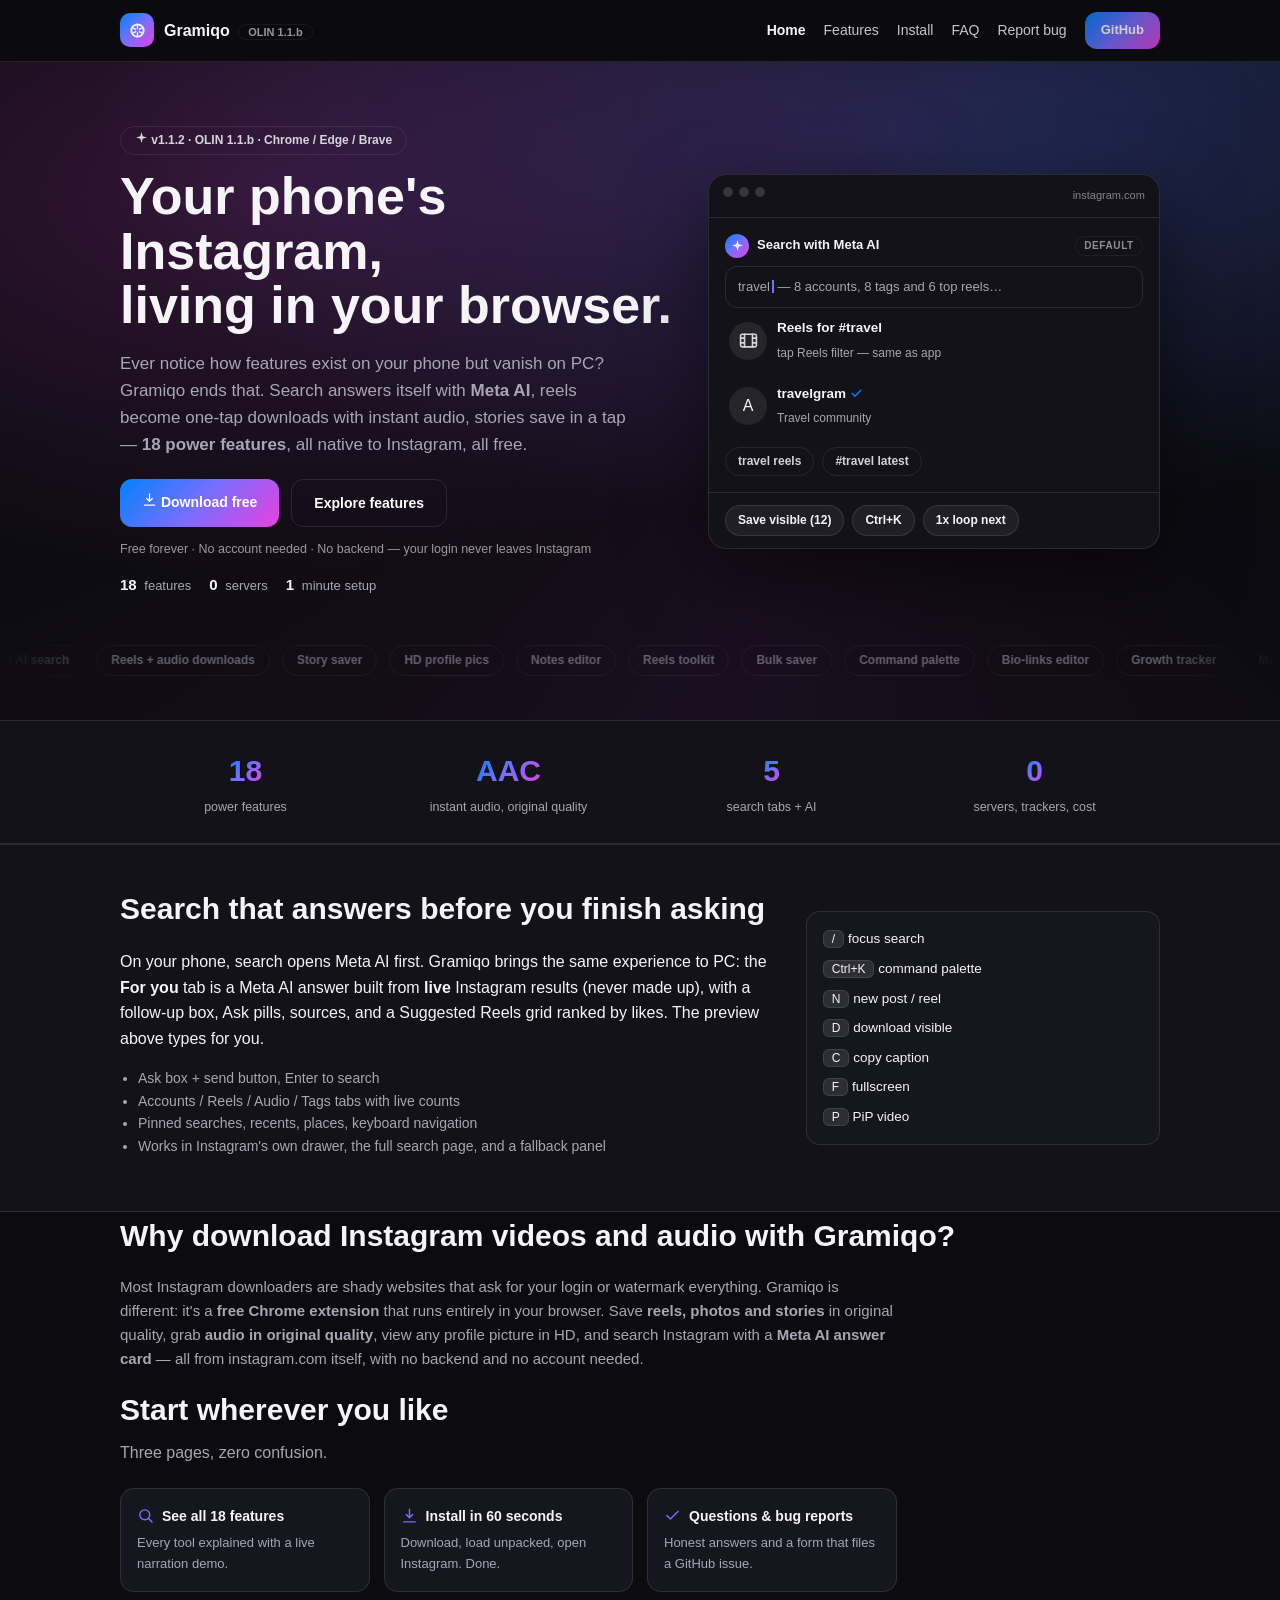
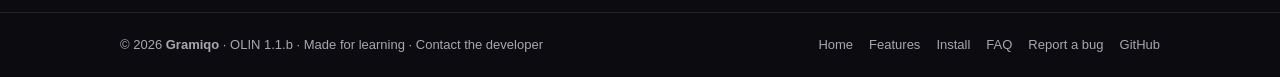
==== commit 59bd422e: "SEO: expand keywords across site pages (no version change)" ====
--- a/website/index.html
+++ b/website/index.html
@@ -6,7 +6,7 @@
 <meta name="viewport" content="width=device-width, initial-scale=1" />
 <title>Gramiqo — Mobile Instagram Features for PC Web</title>
 <meta name="description" content="Gramiqo is a free Chrome extension that brings mobile Instagram to your PC: Search with Meta AI, download reels & photos, one-tap audio extraction, story saver, HD profile pics, bio-links editor, Notes editor and more." />
-<meta name="keywords" content="instagram chrome extension, instagram downloader, instagram reels download, instagram audio download, instagram story saver, instagram search, meta ai search, instagram HD profile pic, instagram bio links desktop, instagram notes pc, download instagram video, instagram pc features, gramiqo" />
+<meta name="keywords" content="gramiqo, gramiqo extension, gramiqo download, gramiqo chrome extension, instagram chrome extension, instagram extension for chrome, instagram extension for edge, instagram extension for brave, instagram downloader, instagram video downloader, instagram reels downloader, instagram photo downloader, instagram story downloader, download instagram reels, download instagram videos, download instagram photos, save instagram reels on pc, instagram reels download pc, instagram audio download, instagram reel audio download, download reel audio, instagram to mp3, extract audio from instagram reel, save instagram music, instagram story saver, instagram highlights saver, instagram profile pic downloader, instagram dp viewer, instagram hd profile pic, meta ai search, instagram search on pc, instagram keyword search, instagram pc features, instagram desktop features, instagram on pc tricks, post reels from pc, upload reels from computer, instagram bulk download, instagram dark mode, instagram notes on pc, instagram bio links on desktop, free instagram downloader, instagram downloader no login, instagram downloader no watermark, instagram downloader for pc" />
 <meta name="robots" content="index, follow" />
 <meta name="theme-color" content="#0b0b10" />
 <link rel="canonical" href="https://gramiqo.vercel.app/" />
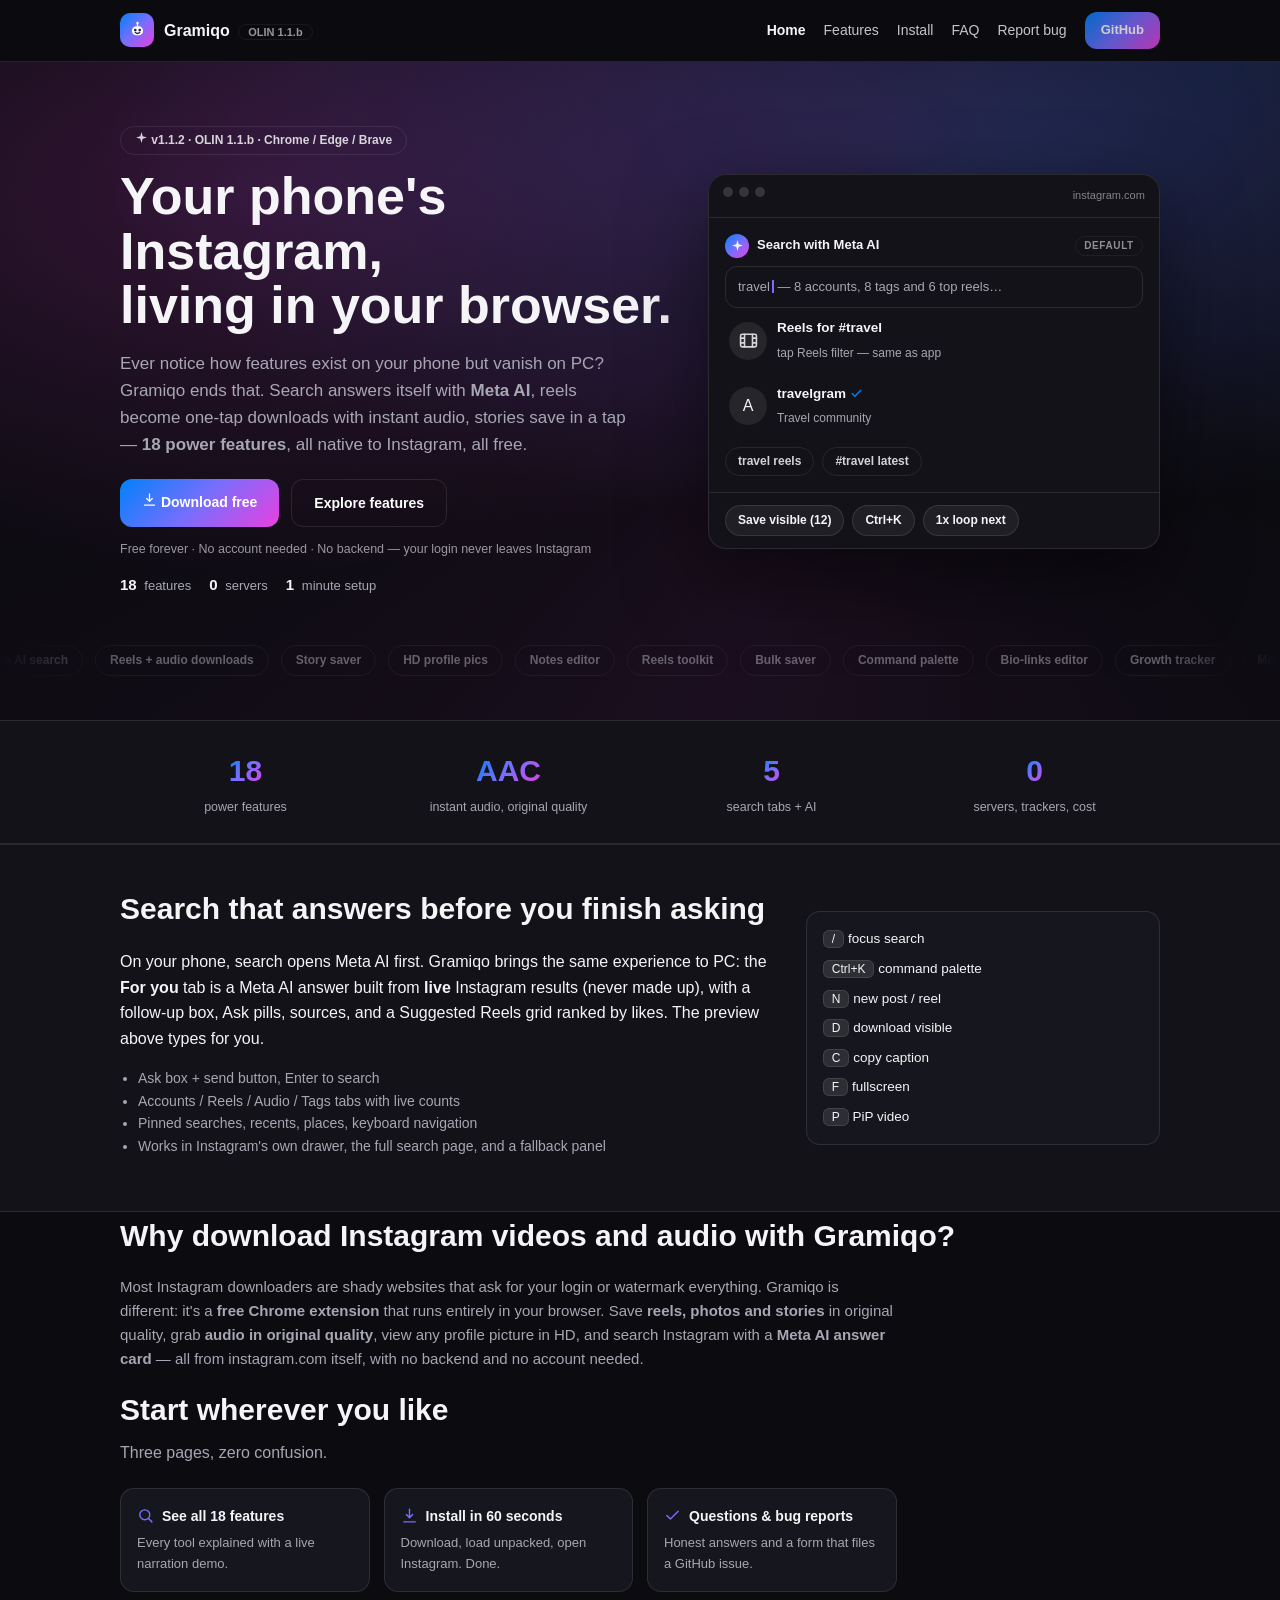
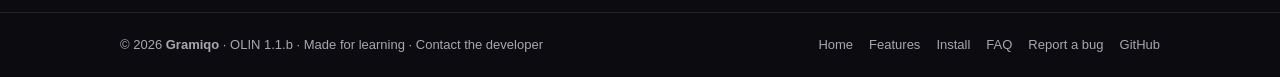
==== commit 11c0b716: "Mascot logo: friendly robot mark everywhere (no version change)" ====
--- a/website/index.html
+++ b/website/index.html
@@ -10,7 +10,7 @@
 <meta name="robots" content="index, follow" />
 <meta name="theme-color" content="#0b0b10" />
 <link rel="canonical" href="https://gramiqo.vercel.app/" />
-<link rel="icon" href="data:image/svg+xml,%3Csvg xmlns='http://www.w3.org/2000/svg' viewBox='0 0 24 24'%3E%3Cdefs%3E%3ClinearGradient id='g' x1='0' y1='0' x2='1' y2='1'%3E%3Cstop offset='0' stop-color='%230082FB'/%3E%3Cstop offset='.5' stop-color='%23786EFD'/%3E%3Cstop offset='1' stop-color='%23E940DF'/%3E%3C/linearGradient%3E%3C/defs%3E%3Crect width='24' height='24' rx='6' fill='url(%23g)'/%3E%3Cg fill='none' stroke='white' stroke-width='2' stroke-linecap='round'%3E%3Ccircle cx='12' cy='12' r='8'/%3E%3Cpath d='M12 4.5v3M12 16.5v3M4.5 12h3M16.5 12h3'/%3E%3C/g%3E%3C/svg%3E" />
+<link rel="icon" href="data:image/svg+xml,%3Csvg xmlns='http://www.w3.org/2000/svg' viewBox='0 0 24 24'%3E%3Cdefs%3E%3ClinearGradient id='g' x1='0' y1='0' x2='1' y2='1'%3E%3Cstop offset='0' stop-color='%230082FB'/%3E%3Cstop offset='.5' stop-color='%23786EFD'/%3E%3Cstop offset='1' stop-color='%23E940DF'/%3E%3C/linearGradient%3E%3C/defs%3E%3Crect width='24' height='24' rx='6' fill='url(%23g)'/%3E%3Ccircle cx='12' cy='2.6' r='1.5' fill='white'/%3E%3Crect x='11.3' y='3.4' width='1.4' height='3.6' rx='0.7' fill='white'/%3E%3Crect x='5' y='6.5' width='14' height='11.5' rx='5.5' fill='white'/%3E%3Ccircle cx='9.2' cy='11.5' r='1.7' fill='%232B1A5E'/%3E%3Ccircle cx='14.8' cy='11.5' r='1.7' fill='%232B1A5E'/%3E%3Cpath d='M9.3 14.6Q12 16.9 14.7 14.6' fill='none' stroke='%232B1A5E' stroke-width='1.7' stroke-linecap='round'/%3E%3C/svg%3E" />
 <meta property="og:type" content="website" />
 <meta property="og:site_name" content="Gramiqo" />
 <meta property="og:title" content="Gramiqo — Mobile Instagram on Your PC" />
@@ -32,7 +32,7 @@
 <svg width="0" height="0" style="position:absolute" aria-hidden="true">
   <defs>
     <symbol id="w-spark" viewBox="0 0 24 24"><path d="M12 2l2.2 7.8L22 12l-7.8 2.2L12 22l-2.2-7.8L2 12l7.8-2.2z" fill="currentColor" stroke="none"/></symbol>
-    <symbol id="w-mark" viewBox="0 0 24 24"><path fill-rule="evenodd" d="M3 12a9 9 0 1 0 18 0 9 9 0 0 0-18 0zm9-6.6a6.6 6.6 0 1 0 0 13.2 6.6 6.6 0 0 0 0-13.2z" fill="currentColor" stroke="none"/><g fill="currentColor" stroke="none"><rect x="11.1" y="5.2" width="1.8" height="5" rx="0.9"/><rect x="11.1" y="5.2" width="1.8" height="5" rx="0.9" transform="rotate(60 12 12)"/><rect x="11.1" y="5.2" width="1.8" height="5" rx="0.9" transform="rotate(120 12 12)"/><rect x="11.1" y="5.2" width="1.8" height="5" rx="0.9" transform="rotate(180 12 12)"/><rect x="11.1" y="5.2" width="1.8" height="5" rx="0.9" transform="rotate(240 12 12)"/><rect x="11.1" y="5.2" width="1.8" height="5" rx="0.9" transform="rotate(300 12 12)"/></g></symbol>
+    <symbol id="w-mark" viewBox="0 0 24 24"><circle cx="12" cy="2.6" r="1.5" fill="#fff" stroke="none"/><rect x="11.3" y="3.4" width="1.4" height="3.6" rx="0.7" fill="#fff" stroke="none"/><rect x="5" y="6.5" width="14" height="11.5" rx="5.5" fill="#fff" stroke="none"/><circle cx="9.2" cy="11.5" r="1.7" fill="#2B1A5E" stroke="none"/><circle cx="14.8" cy="11.5" r="1.7" fill="#2B1A5E" stroke="none"/><path d="M9.3 14.6Q12 16.9 14.7 14.6" fill="none" stroke="#2B1A5E" stroke-width="1.7" stroke-linecap="round"/></symbol>
     <symbol id="w-download" viewBox="0 0 24 24"><path d="M12 3v12m0 0L7.5 10.5M12 15l4.5-4.5M4 21h16"/></symbol>
     <symbol id="w-film" viewBox="0 0 24 24"><rect x="2" y="4" width="20" height="16" rx="2"/><path d="M7 4v16M17 4v16M2 9h5M2 15h5M17 9h5M17 15h5"/></symbol>
     <symbol id="w-search" viewBox="0 0 24 24"><circle cx="11" cy="11" r="7"/><path d="M21 21l-4.3-4.3"/></symbol>
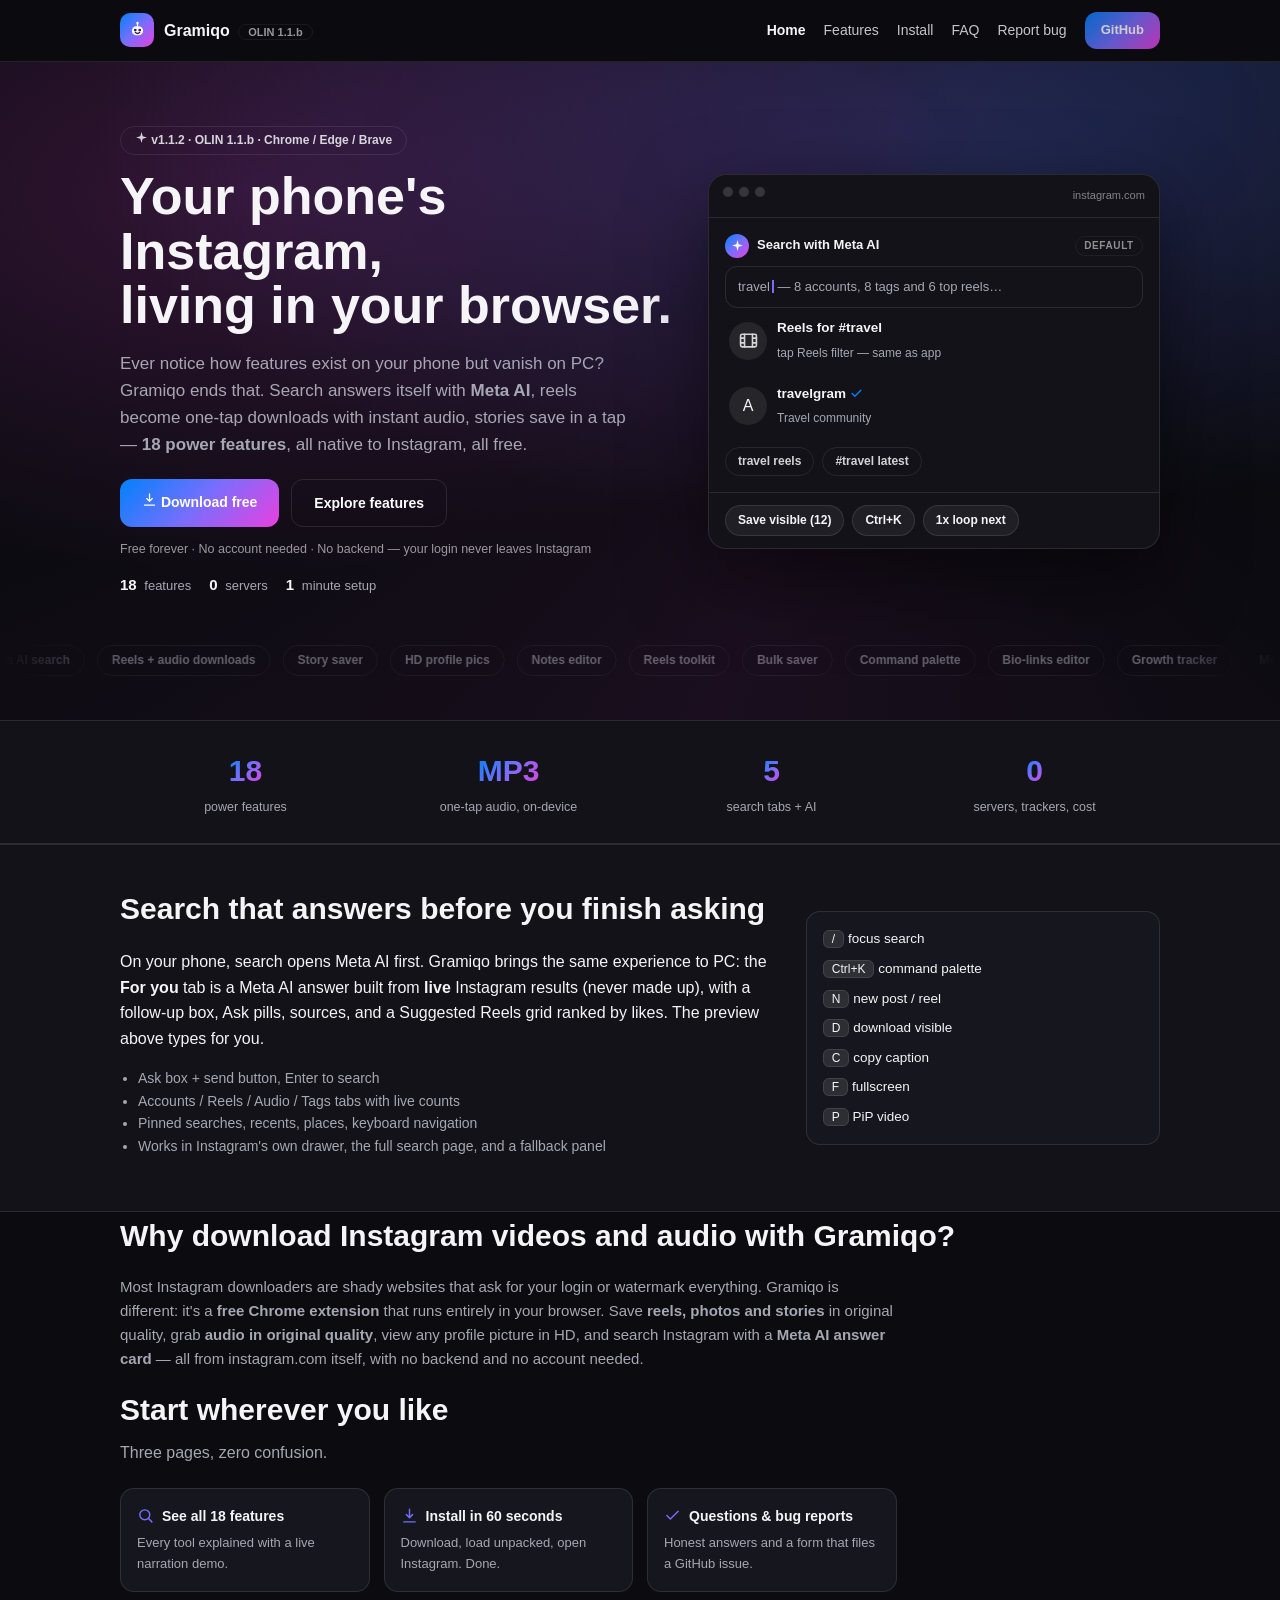
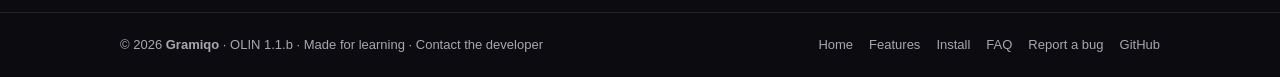
==== commit e610699c: "v1.1.5 (OLIN 1.1.e): real on-device MP3 audio + taskbar-safe UI - Save audio now produces a real .mp" ====
--- a/website/index.html
+++ b/website/index.html
@@ -25,7 +25,7 @@
 <meta name="twitter:description" content="Free Chrome extension: Meta AI search, reels + audio downloads, story saver, HD pics, Notes editor & more." />
 <link rel="stylesheet" href="styles.css" />
 <script type="application/ld+json">
-{"@context":"https://schema.org","@type":"SoftwareApplication","name":"Gramiqo","applicationCategory":"BrowserApplication","operatingSystem":"Chrome, Edge, Brave","offers":{"@type":"Offer","price":"0"},"description":"Free Chrome extension bringing mobile Instagram features to PC web: Meta AI search, reels/photo downloads, one-tap audio extraction, story saver, HD profile pics, bio-links and Notes editors.","downloadUrl":"https://github.com/kabirprokk/Gramiqo","softwareVersion":"1.1.2"}
+{"@context":"https://schema.org","@type":"SoftwareApplication","name":"Gramiqo","applicationCategory":"BrowserApplication","operatingSystem":"Chrome, Edge, Brave","offers":{"@type":"Offer","price":"0"},"description":"Free Chrome extension bringing mobile Instagram features to PC web: Meta AI search, reels/photo downloads, one-tap audio extraction, story saver, HD profile pics, bio-links and Notes editors.","downloadUrl":"https://github.com/kabirprokk/Gramiqo","softwareVersion":"1.1.5"}
 </script>
 </head>
 <body>
@@ -94,7 +94,7 @@
 <section class="stats band" aria-label="By the numbers">
   <div class="wrap stats-in">
     <div class="stat"><b><span class="count" data-count="18">0</span></b><small>power features</small></div>
-    <div class="stat"><b>AAC</b><small>instant audio, original quality</small></div>
+    <div class="stat"><b>MP3</b><small>one-tap audio, on-device</small></div>
     <div class="stat"><b><span class="count" data-count="5">0</span></b><small>search tabs + AI</small></div>
     <div class="stat"><b><span class="count" data-count="0">0</span></b><small>servers, trackers, cost</small></div>
   </div>
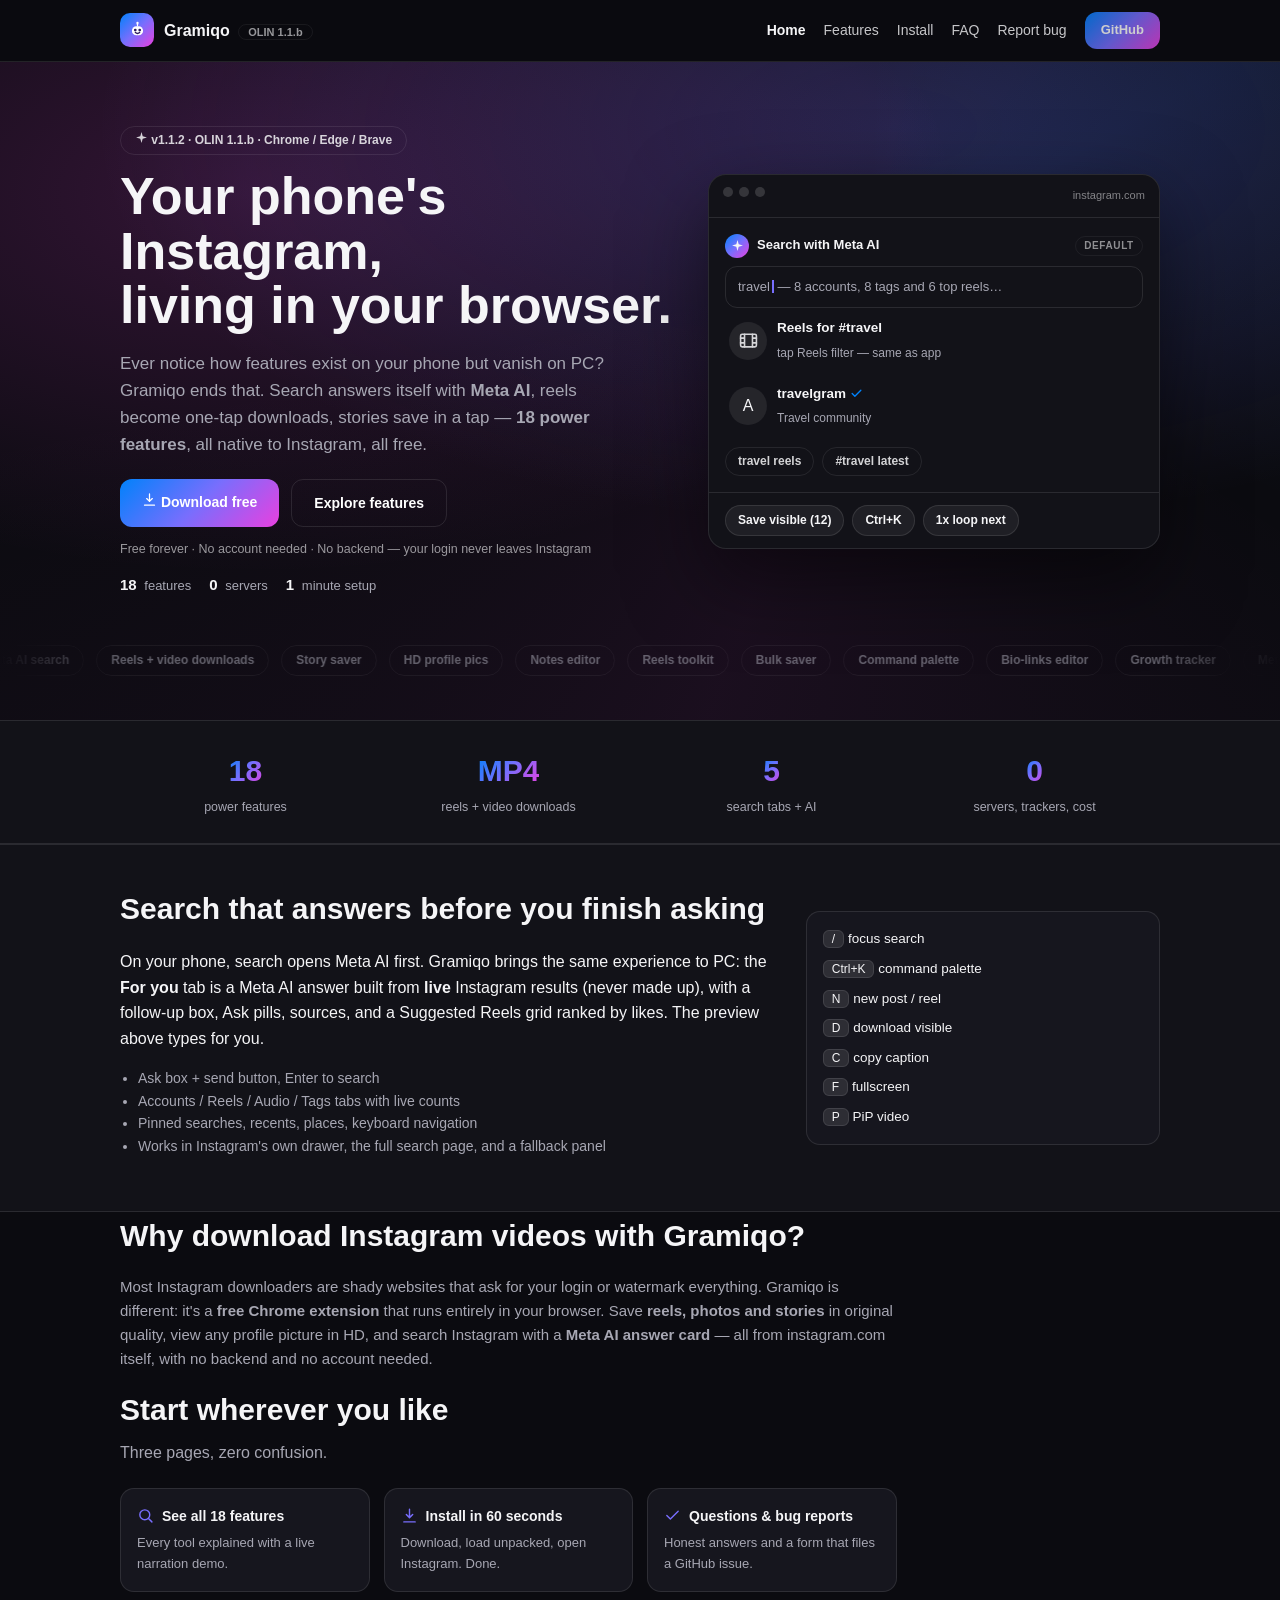
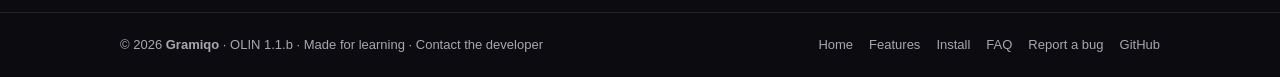
==== commit fe7e95de: "v1.1.6 (OLIN 1.1.f): remove audio download feature - Drop Save-audio buttons, MP3/AAC/WAV pipeline, " ====
--- a/website/index.html
+++ b/website/index.html
@@ -5,8 +5,8 @@
 <meta name="google-site-verification" content="nz_AqSul1FjgcGLhtazkAg4_x7tTgz6fA5hf9y8XYIE" />
 <meta name="viewport" content="width=device-width, initial-scale=1" />
 <title>Gramiqo — Mobile Instagram Features for PC Web</title>
-<meta name="description" content="Gramiqo is a free Chrome extension that brings mobile Instagram to your PC: Search with Meta AI, download reels & photos, one-tap audio extraction, story saver, HD profile pics, bio-links editor, Notes editor and more." />
-<meta name="keywords" content="gramiqo, gramiqo extension, gramiqo download, gramiqo chrome extension, instagram chrome extension, instagram extension for chrome, instagram extension for edge, instagram extension for brave, instagram downloader, instagram video downloader, instagram reels downloader, instagram photo downloader, instagram story downloader, download instagram reels, download instagram videos, download instagram photos, save instagram reels on pc, instagram reels download pc, instagram audio download, instagram reel audio download, download reel audio, instagram to mp3, extract audio from instagram reel, save instagram music, instagram story saver, instagram highlights saver, instagram profile pic downloader, instagram dp viewer, instagram hd profile pic, meta ai search, instagram search on pc, instagram keyword search, instagram pc features, instagram desktop features, instagram on pc tricks, post reels from pc, upload reels from computer, instagram bulk download, instagram dark mode, instagram notes on pc, instagram bio links on desktop, free instagram downloader, instagram downloader no login, instagram downloader no watermark, instagram downloader for pc" />
+<meta name="description" content="Gramiqo is a free Chrome extension that brings mobile Instagram to your PC: Search with Meta AI, download reels & photos, story saver, HD profile pics, bio-links editor, Notes editor and more." />
+<meta name="keywords" content="gramiqo, gramiqo extension, gramiqo download, gramiqo chrome extension, instagram chrome extension, instagram extension for chrome, instagram extension for edge, instagram extension for brave, instagram downloader, instagram video downloader, instagram reels downloader, instagram photo downloader, instagram story downloader, download instagram reels, download instagram videos, download instagram photos, save instagram reels on pc, instagram reels download pc, instagram story saver, instagram highlights saver, instagram profile pic downloader, instagram dp viewer, instagram hd profile pic, meta ai search, instagram search on pc, instagram keyword search, instagram pc features, instagram desktop features, instagram on pc tricks, post reels from pc, upload reels from computer, instagram bulk download, instagram dark mode, instagram notes on pc, instagram bio links on desktop, free instagram downloader, instagram downloader no login, instagram downloader no watermark, instagram downloader for pc" />
 <meta name="robots" content="index, follow" />
 <meta name="theme-color" content="#0b0b10" />
 <link rel="canonical" href="https://gramiqo.vercel.app/" />
@@ -14,7 +14,7 @@
 <meta property="og:type" content="website" />
 <meta property="og:site_name" content="Gramiqo" />
 <meta property="og:title" content="Gramiqo — Mobile Instagram on Your PC" />
-<meta property="og:description" content="Search with Meta AI, download reels & audio, story saver, HD pics, Notes editor and 18 power features. Free Chrome extension." />
+<meta property="og:description" content="Search with Meta AI, download reels & photos, story saver, HD pics, Notes editor and 18 power features. Free Chrome extension." />
 <meta property="og:url" content="https://gramiqo.vercel.app/" />
 <meta property="og:image" content="https://gramiqo.vercel.app/og-image.svg" />
 <meta property="og:image:width" content="1200" />
@@ -22,10 +22,10 @@
 <meta name="twitter:card" content="summary_large_image" />
 <meta name="twitter:image" content="https://gramiqo.vercel.app/og-image.svg" />
 <meta name="twitter:title" content="Gramiqo — Mobile Instagram on Your PC" />
-<meta name="twitter:description" content="Free Chrome extension: Meta AI search, reels + audio downloads, story saver, HD pics, Notes editor & more." />
+<meta name="twitter:description" content="Free Chrome extension: Meta AI search, reels + photo downloads, story saver, HD pics, Notes editor & more." />
 <link rel="stylesheet" href="styles.css" />
 <script type="application/ld+json">
-{"@context":"https://schema.org","@type":"SoftwareApplication","name":"Gramiqo","applicationCategory":"BrowserApplication","operatingSystem":"Chrome, Edge, Brave","offers":{"@type":"Offer","price":"0"},"description":"Free Chrome extension bringing mobile Instagram features to PC web: Meta AI search, reels/photo downloads, one-tap audio extraction, story saver, HD profile pics, bio-links and Notes editors.","downloadUrl":"https://github.com/kabirprokk/Gramiqo","softwareVersion":"1.1.5"}
+{"@context":"https://schema.org","@type":"SoftwareApplication","name":"Gramiqo","applicationCategory":"BrowserApplication","operatingSystem":"Chrome, Edge, Brave","offers":{"@type":"Offer","price":"0"},"description":"Free Chrome extension bringing mobile Instagram features to PC web: Meta AI search, reels/photo downloads, story saver, HD profile pics, bio-links and Notes editors.","downloadUrl":"https://github.com/kabirprokk/Gramiqo","softwareVersion":"1.1.6"}
 </script>
 </head>
 <body>
@@ -68,7 +68,7 @@
     <div class="hero-copy">
       <div class="pill"><svg class="pic"><use href="#w-spark"/></svg> v1.1.2 · OLIN 1.1.b · Chrome / Edge / Brave</div>
       <h1>Your phone's Instagram,<br />living in your browser.</h1>
-      <p class="sub">Ever notice how features exist on your phone but vanish on PC? Gramiqo ends that. Search answers itself with <b>Meta AI</b>, reels become one-tap downloads with instant audio, stories save in a tap — <b>18 power features</b>, all native to Instagram, all free.</p>
+      <p class="sub">Ever notice how features exist on your phone but vanish on PC? Gramiqo ends that. Search answers itself with <b>Meta AI</b>, reels become one-tap downloads, stories save in a tap — <b>18 power features</b>, all native to Instagram, all free.</p>
       <div class="cta">
         <a class="btn" href="https://github.com/kabirprokk/Gramiqo/archive/refs/heads/main.zip"><svg class="pic"><use href="#w-download"/></svg> Download free</a>
         <a class="btn ghost" href="features.html">Explore features</a>
@@ -94,7 +94,7 @@
 <section class="stats band" aria-label="By the numbers">
   <div class="wrap stats-in">
     <div class="stat"><b><span class="count" data-count="18">0</span></b><small>power features</small></div>
-    <div class="stat"><b>MP3</b><small>one-tap audio, on-device</small></div>
+    <div class="stat"><b>MP4</b><small>reels + video downloads</small></div>
     <div class="stat"><b><span class="count" data-count="5">0</span></b><small>search tabs + AI</small></div>
     <div class="stat"><b><span class="count" data-count="0">0</span></b><small>servers, trackers, cost</small></div>
   </div>
@@ -125,8 +125,8 @@
 </section>
 
 <section class="wrap seo-copy">
-  <h2 class="reveal">Why download Instagram videos and audio with Gramiqo?</h2>
-  <p class="reveal">Most Instagram downloaders are shady websites that ask for your login or watermark everything. Gramiqo is different: it's a <b>free Chrome extension</b> that runs entirely in your browser. Save <b>reels, photos and stories</b> in original quality, grab <b>audio in original quality</b>, view any profile picture in HD, and search Instagram with a <b>Meta AI answer card</b> — all from instagram.com itself, with no backend and no account needed.</p>
+  <h2 class="reveal">Why download Instagram videos with Gramiqo?</h2>
+  <p class="reveal">Most Instagram downloaders are shady websites that ask for your login or watermark everything. Gramiqo is different: it's a <b>free Chrome extension</b> that runs entirely in your browser. Save <b>reels, photos and stories</b> in original quality, view any profile picture in HD, and search Instagram with a <b>Meta AI answer card</b> — all from instagram.com itself, with no backend and no account needed.</p>
 </section>
 
 <section class="wrap">
